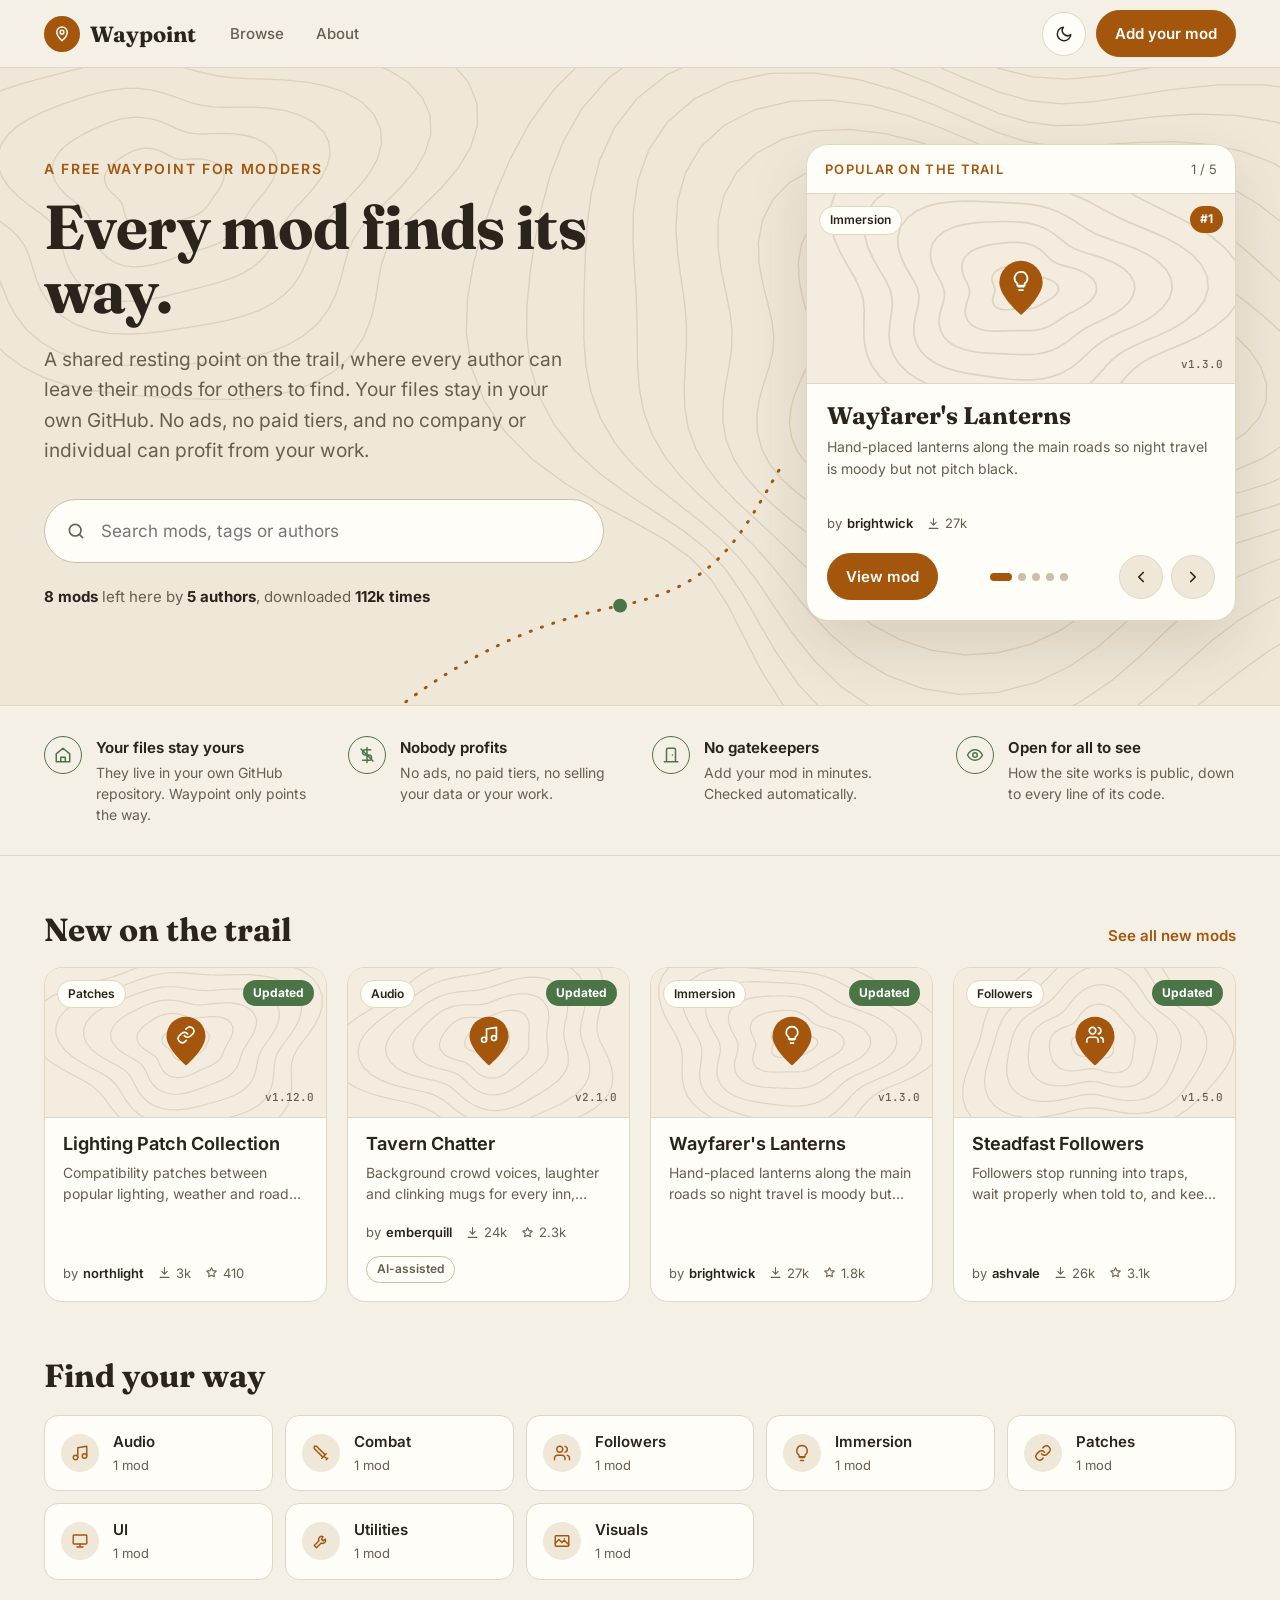
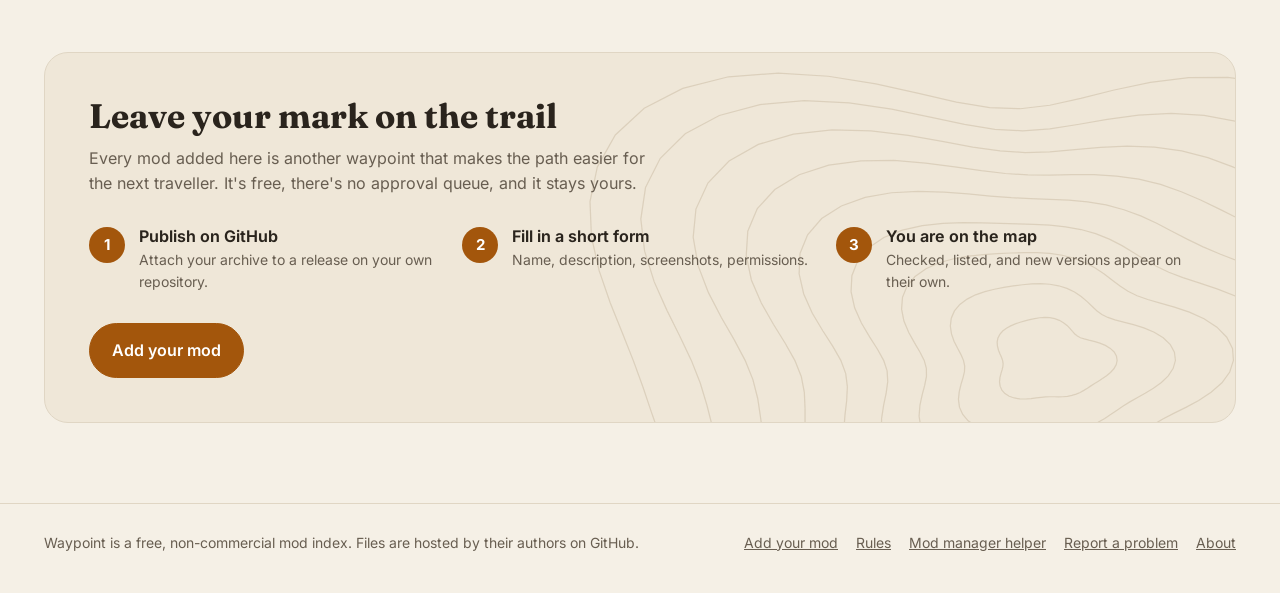
==== index.html @ 5fb6118a "Headline: Every mod finds its way." ====
<!doctype html>
<html lang="en">
<head>
  <meta charset="utf-8">
  <meta name="viewport" content="width=device-width, initial-scale=1">
  <title>Waypoint</title>
  <meta name="description" content="A free, non-commercial waypoint for Skyrim mods. Authors keep their files in their own GitHub; nobody profits from their work.">
  <link rel="icon" href="assets/favicon.svg" type="image/svg+xml">
  <link rel="preload" href="assets/fonts/fraunces.woff2" as="font" type="font/woff2" crossorigin>
  <link rel="stylesheet" href="assets/style.css">
</head>
<body data-page="home">
  <header id="site-header" class="site-header"></header>
  <main>
    <section class="hero topo-bg" data-topo="hero">
      <div class="wrap hero-inner">
        <div class="hero-text">
          <p class="eyebrow">A free waypoint for modders</p>
          <h1>Every mod finds its way.</h1>
          <p class="lead">A shared resting point on the trail, where every author can leave their mods for others to find. Your files stay in your own GitHub. No ads, no paid tiers, and no company or individual can profit from your work.</p>
          <form class="search" action="browse.html" role="search">
            <svg class="ico-lg" width="20" height="20" viewBox="0 0 24 24" fill="none" stroke="currentColor" stroke-width="2" stroke-linecap="round" aria-hidden="true"><circle cx="11" cy="11" r="7"/><path d="m20 20-3.5-3.5"/></svg>
            <input class="input input-lg" name="q" type="search" placeholder="Search mods, tags or authors" aria-label="Search mods, tags or authors">
          </form>
          <p class="hero-stats" id="hero-stats"></p>
        </div>
        <section class="slider" id="slider" aria-roledescription="carousel" aria-label="Popular on the trail" data-needs-mods>
          <div class="slider-head"><span>Popular on the trail</span><span id="slide-count"></span></div>
          <div id="slide" aria-live="off"></div>
          <div class="slider-ctrl" id="slider-ctrl">
            <a class="btn btn-primary" id="slide-link" href="browse.html">View mod</a>
            <div class="dots" id="dots"></div>
            <div class="arrows">
              <button class="icon-btn" type="button" id="slide-prev" aria-label="Previous popular mod"><svg width="18" height="18" viewBox="0 0 24 24" fill="none" stroke="currentColor" stroke-width="2.2" stroke-linecap="round" stroke-linejoin="round" aria-hidden="true"><path d="m15 18-6-6 6-6"/></svg></button>
              <button class="icon-btn" type="button" id="slide-next" aria-label="Next popular mod"><svg width="18" height="18" viewBox="0 0 24 24" fill="none" stroke="currentColor" stroke-width="2.2" stroke-linecap="round" stroke-linejoin="round" aria-hidden="true"><path d="m9 18 6-6-6-6"/></svg></button>
            </div>
          </div>
        </section>
      </div>
    </section>

    <section class="principles" aria-label="What Waypoint stands for">
      <div class="wrap">
        <div class="principle"><span><svg width="18" height="18" viewBox="0 0 24 24" fill="none" stroke="currentColor" stroke-width="2" stroke-linecap="round" stroke-linejoin="round" aria-hidden="true"><path d="M3 10.5 12 3l9 7.5V21H3zM9 21v-6h6v6"/></svg></span><div><b>Your files stay yours</b><small>They live in your own GitHub repository. Waypoint only points the way.</small></div></div>
        <div class="principle"><span><svg width="18" height="18" viewBox="0 0 24 24" fill="none" stroke="currentColor" stroke-width="2" stroke-linecap="round" stroke-linejoin="round" aria-hidden="true"><path d="M12 2v20M17 5H9.5a3.5 3.5 0 0 0 0 7h5a3.5 3.5 0 0 1 0 7H6M4 4l16 16"/></svg></span><div><b>Nobody profits</b><small>No ads, no paid tiers, no selling your data or your work.</small></div></div>
        <div class="principle"><span><svg width="18" height="18" viewBox="0 0 24 24" fill="none" stroke="currentColor" stroke-width="2" stroke-linecap="round" stroke-linejoin="round" aria-hidden="true"><path d="M3 21h18M6 21V5a2 2 0 0 1 2-2h8a2 2 0 0 1 2 2v16M14 12h.01"/></svg></span><div><b>No gatekeepers</b><small>Add your mod in minutes. Checked automatically.</small></div></div>
        <div class="principle"><span><svg width="18" height="18" viewBox="0 0 24 24" fill="none" stroke="currentColor" stroke-width="2" stroke-linecap="round" stroke-linejoin="round" aria-hidden="true"><path d="M2 12s3.6-7 10-7 10 7 10 7-3.6 7-10 7S2 12 2 12zM12 15a3 3 0 1 0 0-6 3 3 0 0 0 0 6z"/></svg></span><div><b>Open for all to see</b><small>How the site works is public, down to every line of its code.</small></div></div>
      </div>
    </section>

    <section class="section" id="no-mods" hidden>
      <div class="wrap">
        <div class="empty">No mods on the trail yet. Be the first: <a href="add.html">add your mod</a>.</div>
      </div>
    </section>

    <section class="section" data-needs-mods>
      <div class="wrap">
        <div class="section-head"><h2>New on the trail</h2><a href="browse.html?sort=updated">See all new mods</a></div>
        <div class="grid" id="fresh"></div>
      </div>
    </section>

    <section class="section" data-needs-mods>
      <div class="wrap">
        <h2>Find your way</h2>
        <div class="cats" id="cats"></div>
      </div>
    </section>

    <section class="section">
      <div class="wrap">
        <div class="share topo-bg" data-topo="share">
          <h2>Leave your mark on the trail</h2>
          <p class="share-lead">Every mod added here is another waypoint that makes the path easier for the next traveller. It's free, there's no approval queue, and it stays yours.</p>
          <div class="steps">
            <div class="step"><span class="step-n">1</span><div><h3>Publish on GitHub</h3><p class="muted">Attach your archive to a release on your own repository.</p></div></div>
            <div class="step"><span class="step-n">2</span><div><h3>Fill in a short form</h3><p class="muted">Name, description, screenshots, permissions.</p></div></div>
            <div class="step"><span class="step-n">3</span><div><h3>You are on the map</h3><p class="muted">Checked, listed, and new versions appear on their own.</p></div></div>
          </div>
          <a class="btn btn-primary btn-lg" href="add.html">Add your mod</a>
        </div>
      </div>
    </section>
  </main>
  <footer id="site-footer" class="site-footer"></footer>
  <script src="data/site.js"></script>
  <script src="data/mods.js"></script>
  <script src="assets/app.js"></script>
</body>
</html>
---- assets/style.css ----
/* Waypoint: "trail map" look. Fonts are self-hosted (assets/fonts, SIL Open Font License). */
@font-face { font-family: "Fraunces"; src: url("fonts/fraunces.woff2") format("woff2"); font-weight: 600 700; font-display: swap; }
@font-face { font-family: "Inter"; src: url("fonts/inter.woff2") format("woff2"); font-weight: 400 700; font-display: swap; }
@font-face { font-family: "JetBrains Mono"; src: url("fonts/jetbrains-mono.woff2") format("woff2"); font-weight: 500; font-display: swap; }

/* Light: warm parchment, burnt-orange waypoint markers, moss for good news */
:root {
  --bg: #f5f0e6; --hero: #efe7d8; --surface: #fffdf8; --surface-2: #efe7d8; --cover: #f3ecdf;
  --border: #e0d6c4; --border-strong: #cdbfa6;
  --text: #2a241d; --muted: #685e51;
  --accent: #a3560c; --accent-strong: #84450a; --on-accent: #ffffff;
  --moss: #4c7547; --on-moss: #ffffff;
  --contour: rgba(120, 88, 45, .16); --dot-off: #cdbfa6; --shadow: rgba(80, 55, 20, .14);
  --good: #2f6f35; --warn: #b42318; --warn-bg: #fdecea;
  --radius: 18px; --maxw: 1240px;
  --serif: "Fraunces", Georgia, serif;
  --sans: "Inter", system-ui, -apple-system, "Segoe UI", Roboto, sans-serif;
  --mono: "JetBrains Mono", ui-monospace, Consolas, monospace;
  color-scheme: light;
}
/* Dark: night on the trail */
@media (prefers-color-scheme: dark) {
  :root:not([data-theme="light"]) {
    --bg: #121417; --hero: #16191d; --surface: #1b1f24; --surface-2: #252a31; --cover: #181c21;
    --border: #2a3038; --border-strong: #3a424d;
    --text: #ece6dc; --muted: #a8a093;
    --accent: #e8a54b; --accent-strong: #f3c27f; --on-accent: #1d1305;
    --moss: #93b98d; --on-moss: #112010;
    --contour: rgba(232, 190, 130, .12); --dot-off: #3a424d; --shadow: rgba(0, 0, 0, .35);
    --good: #93b98d; --warn: #ff8a7a; --warn-bg: #3b1e22;
    color-scheme: dark;
  }
}
:root[data-theme="dark"] {
  --bg: #121417; --hero: #16191d; --surface: #1b1f24; --surface-2: #252a31; --cover: #181c21;
  --border: #2a3038; --border-strong: #3a424d;
  --text: #ece6dc; --muted: #a8a093;
  --accent: #e8a54b; --accent-strong: #f3c27f; --on-accent: #1d1305;
  --moss: #93b98d; --on-moss: #112010;
  --contour: rgba(232, 190, 130, .12); --dot-off: #3a424d; --shadow: rgba(0, 0, 0, .35);
  --good: #93b98d; --warn: #ff8a7a; --warn-bg: #3b1e22;
  color-scheme: dark;
}

* { box-sizing: border-box; }
html { -webkit-text-size-adjust: 100%; }
body {
  margin: 0; background: var(--bg); color: var(--text);
  font: 15px/1.55 var(--sans);
  min-height: 100vh; display: flex; flex-direction: column;
}
main { flex: 1; }
a { color: var(--accent); }
a:hover { color: var(--accent-strong); }
h1, h2, h3 { line-height: 1.15; }
h1, h2 { font-family: var(--serif); font-weight: 700; }
.wrap { max-width: var(--maxw); margin: 0 auto; padding: 0 24px; }
.muted { color: var(--muted); }
.mono { font-family: var(--mono); }
:focus-visible { outline: 2px solid var(--accent); outline-offset: 2px; }

/* Topographic backgrounds: app.js draws contour lines into a .topo layer */
.topo-bg { position: relative; overflow: hidden; background-color: var(--hero); }
.topo { position: absolute; inset: 0; width: 100%; height: 100%; pointer-events: none; }
.topo-bg > :not(.topo) { position: relative; }

/* Header */
.site-header { background: var(--bg); border-bottom: 1px solid var(--border); position: sticky; top: 0; z-index: 10; }
.hdr { display: flex; align-items: center; gap: 12px 20px; min-height: 64px; flex-wrap: wrap; padding-top: 10px; padding-bottom: 10px; }
.logo { display: flex; align-items: center; gap: 10px; font-family: var(--serif); font-weight: 700; font-size: 22px; color: var(--text); text-decoration: none; }
.logo:hover { color: var(--text); }
.logo-mark { width: 36px; height: 36px; border-radius: 50%; background: var(--accent); color: var(--on-accent); display: grid; place-items: center; }
.nav { display: flex; gap: 4px; flex-wrap: wrap; }
.nav a { color: var(--muted); text-decoration: none; padding: 8px 14px; border-radius: 999px; font-weight: 500; }
.nav a:hover { background: var(--surface-2); color: var(--text); }
.nav a.active { background: var(--surface-2); color: var(--text); }
.hdr-tools { margin-left: auto; display: flex; align-items: center; gap: 10px; flex: 1 1 300px; justify-content: flex-end; }
.hdr-search { flex: 0 1 300px; }
.icon-btn { background: var(--surface); border: 1px solid var(--border); color: var(--text); width: 44px; height: 44px; border-radius: 50%; display: grid; place-items: center; cursor: pointer; flex: none; }
.icon-btn:hover { background: var(--surface-2); }
@media (max-width: 760px) {
  .hdr { gap: 10px 12px; }
  .hdr-tools { flex: 0 0 auto; }
  .hdr-tools:has(.hdr-search) { flex: 1 1 100%; }
  .hdr-search { flex: 1 1 auto; }
  .hdr-tools .hdr-add { display: none; }
}
@media (max-width: 480px) {
  .wrap { padding: 0 16px; }
  .logo { font-size: 20px; gap: 8px; }
  .nav a { padding: 8px; }
}

/* Inputs and buttons */
.input { width: 100%; padding: 10px 14px; border: 1px solid var(--border); border-radius: 999px; background: var(--surface); color: var(--text); font: inherit; }
.input:focus { outline: 2px solid var(--accent); outline-offset: -1px; border-color: transparent; }
.search { position: relative; display: block; }
.search > svg { position: absolute; left: 14px; top: 50%; transform: translateY(-50%); color: var(--muted); pointer-events: none; }
.search .input { padding-left: 40px; }
.input-lg { padding: 18px 22px 18px 56px !important; font-size: 17px; border-radius: 999px; border-color: var(--border-strong); }
.search > .ico-lg { left: 22px; }
.btn { display: inline-flex; align-items: center; justify-content: center; gap: 8px; padding: 11px 18px; border-radius: 999px; font: inherit; font-weight: 600; text-decoration: none; border: 1px solid var(--border-strong); background: var(--surface); color: var(--text); cursor: pointer; }
.btn:hover { background: var(--surface-2); color: var(--text); }
.btn-primary { background: var(--accent); border-color: var(--accent); color: var(--on-accent); }
.btn-primary:hover { background: var(--accent-strong); border-color: var(--accent-strong); color: var(--on-accent); }
.btn-lg { padding: 14px 22px; font-size: 16px; }
.btn-sm { padding: 6px 12px; font-size: 14px; }
.btn-row { display: flex; gap: 10px; flex-wrap: wrap; }
.btn-disabled, .btn-disabled:hover { opacity: .45; pointer-events: none; cursor: not-allowed; }

/* Home hero: text on the left, the "Popular on the trail" slider on the right */
.hero { border-bottom: 1px solid var(--border); }
.hero-inner { display: flex; flex-wrap: wrap; gap: 48px; align-items: center; padding-top: 76px; padding-bottom: 84px; }
.hero-text { flex: 1 1 520px; min-width: 0; }
.eyebrow { margin: 0 0 16px; font-size: 14px; font-weight: 600; letter-spacing: .12em; color: var(--accent); text-transform: uppercase; }
.hero h1 { font-size: clamp(38px, 5.2vw, 62px); line-height: 1.03; letter-spacing: -0.01em; margin: 0; max-width: 640px; }
.hero p.lead { color: var(--muted); font-size: 19px; line-height: 1.6; max-width: 540px; margin: 22px 0 0; }
.hero .search { max-width: 560px; margin-top: 32px; }
.hero-stats { margin: 22px 0 0; color: var(--muted); font-size: 15px; }
.hero-stats b { color: var(--text); }
@media (max-width: 600px) {
  .hero-inner { padding-top: 38px; padding-bottom: 44px; gap: 26px; }
  .hero p.lead { font-size: 16px; }
  .hero .search { margin-top: 22px; }
}

/* Popular slider */
.slider { flex: 0 1 430px; min-width: 0; width: 100%; background: var(--surface); border: 1px solid var(--border); border-radius: 22px; overflow: hidden; box-shadow: 0 24px 60px var(--shadow); }
.slider-head { display: flex; justify-content: space-between; align-items: center; padding: 14px 18px; border-bottom: 1px solid var(--border); }
.slider-head span:first-child { font-size: 13px; font-weight: 600; letter-spacing: .1em; text-transform: uppercase; color: var(--accent); }
.slider-head span:last-child { color: var(--muted); font-size: 13px; }
.slide { display: block; text-decoration: none; color: var(--text); }
.slide:hover { color: var(--text); }
.slide .cover { height: 190px; border-bottom: 1px solid var(--border); }
.slide-body { padding: 18px 20px 4px; }
.slide-body h3 { margin: 0 0 6px; font-family: var(--serif); font-size: 24px; font-weight: 700; }
.slide-body p { margin: 0; color: var(--muted); font-size: 14px; line-height: 1.55; min-height: 4.65em; display: -webkit-box; -webkit-line-clamp: 3; -webkit-box-orient: vertical; overflow: hidden; }
.slide-body .meta { padding-top: 12px; }
.rank { position: absolute; right: 12px; top: 12px; z-index: 2; background: var(--accent); color: var(--on-accent); font-size: 12px; font-weight: 700; padding: 4px 10px; border-radius: 999px; }
.slider-ctrl { display: flex; align-items: center; justify-content: space-between; gap: 12px; padding: 16px 20px 20px; }
.slider-ctrl .btn { white-space: nowrap; }
.dots[hidden], .arrows[hidden] { display: none; }
.dots { display: flex; align-items: center; gap: 6px; }
.dot { width: 8px; height: 8px; padding: 0; border: 0; border-radius: 999px; background: var(--dot-off); cursor: pointer; transition: width .2s, background .2s; position: relative; }
.dot::after { content: ""; position: absolute; inset: -12px -4px; } /* bigger tap area */
.dot[aria-current="true"] { width: 22px; background: var(--accent); }
.arrows { display: flex; gap: 8px; }
.arrows .icon-btn { background: var(--surface-2); }
@media (max-width: 600px) {
  .slider { flex-basis: 100%; border-radius: 20px; box-shadow: 0 18px 40px var(--shadow); }
  .slide .cover { height: 150px; }
  .slide-body h3 { font-size: 21px; }
  .slider-ctrl { flex-wrap: wrap; padding: 14px 16px 16px; }
  #slide-link { order: 1; flex-basis: 100%; }
}
@media (prefers-reduced-motion: reduce) { .dot { transition: none; } }

/* Principles strip */
.principles { border-bottom: 1px solid var(--border); }
.principles .wrap { display: grid; grid-template-columns: repeat(auto-fit, minmax(230px, 1fr)); gap: 24px; padding-top: 30px; padding-bottom: 30px; }
.principle { display: flex; gap: 14px; align-items: flex-start; }
.principle > span { width: 38px; height: 38px; border-radius: 50%; border: 1.5px solid var(--moss); color: var(--moss); display: grid; place-items: center; flex: none; }
.principle b { display: block; font-weight: 650; font-size: 15px; margin-bottom: 2px; }
.principle small { display: block; color: var(--muted); font-size: 14px; line-height: 1.5; }
@media (max-width: 600px) { .principles .wrap { gap: 16px; padding-top: 22px; padding-bottom: 22px; } }

.section { padding: 56px 0 0; }
.section-head { display: flex; justify-content: space-between; align-items: baseline; gap: 12px; margin-bottom: 18px; }
.section-head h2, .section > .wrap > h2 { font-size: 32px; margin: 0 0 20px; }
@media (max-width: 600px) { .section { padding-top: 40px; } .section-head h2, .section > .wrap > h2 { font-size: 25px; } }
.section-head h2 { margin: 0; }
.section-head a { font-size: 15px; font-weight: 600; text-decoration: none; }

/* Cards */
.grid { display: grid; grid-template-columns: repeat(auto-fill, minmax(270px, 1fr)); gap: 20px; }
.card { background: var(--surface); border: 1px solid var(--border); border-radius: var(--radius); overflow: hidden; text-decoration: none; color: inherit; display: flex; flex-direction: column; transition: transform .15s, border-color .15s; }
.card:hover { border-color: var(--accent); transform: translateY(-2px); color: inherit; }
.card-media { position: relative; }
.card .cover { height: 150px; border-bottom: 1px solid var(--border); }
.card-body { padding: 16px 18px 18px; display: flex; flex-direction: column; gap: 8px; flex: 1; }
.card h3 { margin: 0; font-size: 18px; font-weight: 650; }
.card-sum { margin: 0; color: var(--muted); font-size: 14px; line-height: 1.5; display: -webkit-box; -webkit-line-clamp: 2; -webkit-box-orient: vertical; overflow: hidden; }
.meta { display: flex; gap: 14px; flex-wrap: wrap; color: var(--muted); font-size: 13px; margin-top: auto; padding-top: 10px; }
.meta span { display: inline-flex; align-items: center; gap: 5px; }
.meta strong { color: var(--text); font-weight: 600; }
.kicker { font-size: 12px; font-weight: 600; color: var(--text); background: var(--surface-2); padding: 4px 11px; border-radius: 999px; }

/* Covers: a screenshot when there is one, otherwise a contour map with the category's waypoint pin */
.cover { position: relative; overflow: hidden; display: grid; place-items: center; background: var(--cover); }
.cover img { position: absolute; inset: 0; width: 100%; height: 100%; object-fit: cover; z-index: 1; }
.pin { position: relative; width: 52px; height: 60px; color: var(--accent); }
.pin > svg { position: absolute; inset: 0; width: 100%; height: 100%; }
.pin > svg + svg { inset: 11px 15px auto; width: 22px; height: 22px; color: var(--on-accent); }
.card .cover .pin { transform: scale(.9); }
@media (max-width: 760px) { .hero .trail { display: none; } }
.cover-tag { position: absolute; left: 12px; top: 12px; font-size: 12px; font-weight: 600; color: var(--text); background: var(--surface); border: 1px solid var(--border); padding: 4px 10px; border-radius: 999px; z-index: 2; }
.cover-badge { position: absolute; right: 12px; top: 12px; z-index: 2; background: var(--moss); color: var(--on-moss); font-size: 12px; font-weight: 700; padding: 4px 10px; border-radius: 999px; }
.cover-ver { position: absolute; right: 12px; bottom: 10px; font-family: var(--mono); font-size: 11px; color: var(--muted); z-index: 2; }
.cover img ~ .cover-ver { color: #fff; text-shadow: 0 1px 3px rgba(0, 0, 0, .7); }
.card-media:has(.warn-pill) .cover-badge { display: none; }

/* Categories */
.cats { display: grid; grid-template-columns: repeat(auto-fill, minmax(220px, 1fr)); gap: 12px; }
.cat { display: flex; align-items: center; gap: 14px; padding: 14px 16px; background: var(--surface); border: 1px solid var(--border); border-radius: 14px; text-decoration: none; color: var(--text); }
.cat:hover { border-color: var(--accent); color: var(--text); }
.cat-icon { width: 38px; height: 38px; border-radius: 50%; background: var(--surface-2); color: var(--accent); display: grid; place-items: center; flex: none; }
.cat b { display: block; font-size: 15px; font-weight: 600; }
.cat small { color: var(--muted); font-size: 13px; }

/* Share panel */
.share { border: 1px solid var(--border); border-radius: 24px; padding: 44px; margin-top: 16px; }
.share h2 { font-size: 34px; margin: 0 0 10px; }
.share-lead { margin: 0 0 30px; color: var(--muted); font-size: 16px; line-height: 1.6; max-width: 560px; }
.steps { display: grid; grid-template-columns: repeat(auto-fit, minmax(220px, 1fr)); gap: 18px; margin-bottom: 30px; }
.step { display: flex; gap: 14px; align-items: flex-start; }
.step-n { width: 36px; height: 36px; border-radius: 50%; background: var(--accent); color: var(--on-accent); font-weight: 700; display: grid; place-items: center; flex: none; }
.step h3 { margin: 0 0 4px; font-size: 16px; font-weight: 650; }
.step p { margin: 0; font-size: 14px; line-height: 1.55; }
@media (max-width: 600px) { .share { padding: 24px; border-radius: 20px; } .share h2 { font-size: 24px; } .share .btn-lg { display: flex; } }

.chips { display: flex; flex-wrap: wrap; gap: 8px; }
.tag { font-size: 13px; padding: 4px 11px; border-radius: 999px; border: 1px solid var(--border); color: var(--muted); text-decoration: none; }
.tag:hover { color: var(--text); border-color: var(--border-strong); }
.empty { grid-column: 1 / -1; padding: 44px; text-align: center; color: var(--muted); border: 1px dashed var(--border-strong); border-radius: var(--radius); }

/* Browse */
.browse { display: grid; grid-template-columns: 230px minmax(0, 1fr); gap: 32px; padding-top: 36px; padding-bottom: 20px; }
.page-title { font-size: 34px; margin: 0 0 18px; }
.filters .group { margin-bottom: 24px; }
.filters h4 { margin: 0 0 8px; font-weight: 600; font-size: 12px; letter-spacing: .08em; text-transform: uppercase; color: var(--muted); }
.filters label { display: flex; justify-content: space-between; gap: 8px; padding: 7px 12px; border-radius: 999px; cursor: pointer; font-size: 14px; }
.filters label:hover { background: var(--surface-2); }
.filters label small { color: var(--muted); }
.filters label.on { background: var(--surface-2); color: var(--accent); font-weight: 600; }
.filters label:focus-within { outline: 2px solid var(--accent); }
.filters input { position: absolute; opacity: 0; pointer-events: none; }
.toolbar { display: flex; gap: 12px; align-items: center; flex-wrap: wrap; margin-bottom: 18px; }
.toolbar .search { flex: 1 1 240px; }
.sort { display: flex; align-items: center; gap: 8px; color: var(--muted); font-size: 14px; }
.sort .input { width: auto; }
.count { color: var(--muted); font-size: 14px; }
@media (max-width: 820px) {
  .browse { grid-template-columns: 1fr; gap: 8px; }
  .filters .opts { display: flex; flex-wrap: wrap; gap: 6px; }
  .filters label { border: 1px solid var(--border); border-radius: 999px; padding: 6px 12px; }
  .filters .group { margin-bottom: 12px; }
}

/* Mod page */
.banner { position: relative; height: 270px; overflow: hidden; border-bottom: 1px solid var(--border); background: var(--hero); }
.banner > svg { position: absolute; inset: 0; width: 100%; height: 100%; }
/* With a cover screenshot: the picture fills the banner and fades into the page at the bottom. */
.banner.has-img { height: 340px; }
.banner img { position: absolute; inset: 0; width: 100%; height: 100%; object-fit: cover; }
.banner.has-img::after { content: ""; position: absolute; inset: 0; background: linear-gradient(to bottom, transparent 45%, var(--bg)); pointer-events: none; }
@media (max-width: 560px) { .banner { height: 200px; } .banner.has-img { height: 220px; } }
.mod-layout { display: flex; flex-wrap: wrap; gap: 28px; align-items: flex-start; margin-top: -110px; position: relative; padding-bottom: 20px; }
.mod-main { flex: 999 1 560px; min-width: 0; }
.mod-side { flex: 1 1 340px; min-width: 0; }
.mod-head { background: var(--surface); border: 1px solid var(--border); border-radius: 22px; padding: 30px; }
.mod-title { font-size: clamp(32px, 4vw, 46px); margin: 14px 0 6px; line-height: 1.08; }
.byline { color: var(--muted); }
.byline strong { color: var(--text); }
.byline a { text-decoration: none; }
.mod-head .lead { color: var(--muted); font-size: 18px; line-height: 1.55; margin: 18px 0 0; }
.statrow { display: flex; gap: 12px 28px; flex-wrap: wrap; margin-top: 22px; padding-top: 20px; border-top: 1px dashed var(--border); color: var(--muted); font-size: 13px; }
.statrow b { display: block; color: var(--text); font-family: var(--serif); font-weight: 700; font-size: 24px; line-height: 1.2; }
@media (max-width: 560px) {
  .mod-layout { margin-top: -70px; }
  .mod-head { padding: 22px; }
  .statrow { display: grid; grid-template-columns: repeat(2, minmax(0, 1fr)); }
}
.gallery { display: grid; grid-template-columns: repeat(auto-fill, minmax(150px, 1fr)); gap: 12px; margin-top: 18px; }
.thumb { padding: 0; border: 1px solid var(--border); border-radius: 14px; overflow: hidden; background: var(--surface-2); cursor: zoom-in; aspect-ratio: 16 / 9; }
.thumb img { width: 100%; height: 100%; object-fit: cover; display: block; transition: transform .2s; }
.thumb:hover img { transform: scale(1.04); }
.viewer { border: 0; padding: 0; background: transparent; max-width: 100vw; max-height: 100vh; width: 100vw; height: 100vh; }
.viewer::backdrop { background: rgba(10, 9, 7, .9); }
.viewer[open] { display: grid; place-items: center; }
.viewer img { max-width: calc(100vw - 32px); max-height: calc(100vh - 96px); object-fit: contain; border-radius: 6px; }
.v-btn { position: fixed; background: rgba(0, 0, 0, .55); color: #fff; border: 0; border-radius: 50%; width: 44px; height: 44px; font-size: 28px; line-height: 1; cursor: pointer; display: grid; place-items: center; }
.v-btn:hover { background: rgba(0, 0, 0, .8); }
.v-btn[hidden], .v-count[hidden] { display: none; }
.v-prev { left: 16px; top: 50%; transform: translateY(-50%); }
.v-next { right: 16px; top: 50%; transform: translateY(-50%); }
.v-close { right: 16px; top: 16px; }
.v-count { position: fixed; bottom: 18px; left: 50%; transform: translateX(-50%); color: #fff; font-size: 14px; background: rgba(0, 0, 0, .55); padding: 4px 12px; border-radius: 999px; }
.tabs { display: flex; gap: 6px; margin-top: 26px; flex-wrap: wrap; }
.tab { background: var(--surface); border: 1px solid var(--border); padding: 9px 16px; border-radius: 999px; color: var(--muted); font: inherit; font-size: 15px; font-weight: 600; cursor: pointer; white-space: nowrap; }
.tab:hover { color: var(--text); }
.tab[aria-selected="true"] { color: var(--on-accent); background: var(--accent); border-color: var(--accent); }
.tab[aria-selected="true"] small { color: inherit; }
.tab small { color: var(--muted); font-weight: 500; margin-left: 6px; }
.panel { padding: 24px 2px 0; }
.prose { font-size: 16px; line-height: 1.7; }
.prose h3 { font-family: var(--serif); font-size: 22px; margin: 24px 0 8px; }
.prose p { margin: 0 0 14px; }
.prose ul, .prose ol { padding-left: 22px; margin: 0 0 14px; }
.prose li { margin-bottom: 4px; }
.prose code { font-family: var(--mono); background: var(--surface-2); padding: 1px 6px; border-radius: 5px; font-size: 13px; }
.release { background: var(--surface); border: 1px solid var(--border); border-radius: var(--radius); padding: 16px 18px; margin-bottom: 14px; }
.release-head { display: flex; gap: 10px; align-items: center; flex-wrap: wrap; margin-bottom: 6px; }
.release-head h3 { margin: 0; font-family: var(--mono); font-weight: 500; font-size: 17px; }
.badge { font-size: 12px; font-weight: 700; padding: 3px 10px; border-radius: 999px; background: var(--moss); color: var(--on-moss); }
.asset { display: flex; justify-content: space-between; align-items: center; gap: 12px; padding: 12px 0 4px; border-top: 1px dashed var(--border); margin-top: 8px; flex-wrap: wrap; }
.asset-name { font-family: var(--mono); font-size: 14px; word-break: break-all; }
.asset-meta { font-size: 13px; color: var(--muted); display: flex; gap: 14px; flex-wrap: wrap; margin-top: 4px; }
.asset-meta span { display: inline-flex; align-items: center; gap: 4px; }
.asset-actions { display: flex; gap: 6px; flex-wrap: wrap; }
.hash { font-family: var(--mono); font-size: 12px; }
.cl { padding: 4px 0 14px; border-bottom: 1px dashed var(--border); margin-bottom: 16px; }
.cl h3 { font-family: var(--mono); font-weight: 500; font-size: 16px; margin: 0 0 8px; }
.cl h3 span { font-family: var(--sans); font-size: 14px; margin-left: 8px; }
.side-card { background: var(--surface); border: 1px solid var(--border); border-radius: 18px; padding: 20px 22px; margin-bottom: 16px; }
.side-card h4 { margin: 0 0 12px; font-weight: 600; font-size: 12px; letter-spacing: .08em; text-transform: uppercase; color: var(--muted); }
.dl-box { display: flex; flex-direction: column; gap: 12px; }
.dl-box .btn-lg { font-weight: 700; }
.dl-sep { border-top: 1px dashed var(--border); padding-top: 12px; display: flex; flex-direction: column; gap: 8px; }
.dl-note { font-size: 13px; color: var(--muted); display: flex; align-items: center; gap: 6px; overflow-wrap: anywhere; }
.dl-note.center { justify-content: center; text-align: center; }
.dl-note.file { font-family: var(--mono); font-size: 12px; }
.dl-note.good { color: var(--good); font-weight: 600; align-items: flex-start; }
.dl-note.warn-text { color: var(--warn); align-items: flex-start; }
.dl-note > svg { flex: none; }
.facts { display: grid; grid-template-columns: auto 1fr; gap: 10px 16px; margin: 0; font-size: 14px; }
.facts dt { color: var(--muted); }
.facts dd { margin: 0; }
.reqs { margin: 0; padding-left: 18px; font-size: 14px; }
.reqs li { margin-bottom: 4px; }
.install-tip summary { cursor: pointer; font-weight: 600; font-size: 15px; }
.install-tip p { font-size: 13px; color: var(--muted); line-height: 1.6; margin: 10px 0 0; }
.install-tip p strong { color: var(--text); }
.report { font-size: 13px; color: var(--muted); }

/* AI disclosure and permissions */
.head-tags { display: flex; gap: 8px; flex-wrap: wrap; align-items: center; }
.ai-tag { display: inline-flex; align-items: center; font-size: 12px; font-weight: 600; padding: 3px 10px; border-radius: 999px; border: 1px solid var(--border-strong); color: var(--muted); white-space: nowrap; }
.ai-tag.ai-generated { color: var(--accent); border-color: var(--accent); }
.ai-tag.ai-none { color: var(--good); border-color: var(--good); }
.mod-head .ai-tag { padding: 4px 11px; }
.panel-h { font-family: var(--serif); font-size: 22px; margin: 26px 0 12px; }
.panel-h:first-child { margin-top: 0; }
.perms { border: 1px solid var(--border); border-radius: var(--radius); overflow: hidden; background: var(--surface); }
.perm { display: flex; align-items: center; gap: 14px; padding: 14px 18px; border-top: 1px solid var(--border); }
.perm:first-child { border-top: 0; }
.perm-what { flex: 1; min-width: 0; display: flex; flex-direction: column; }
.perm-what b { font-weight: 600; }
.perm-what small { color: var(--muted); font-size: 13px; }
.perm-icon { width: 34px; height: 34px; border-radius: 50%; display: grid; place-items: center; flex: none; border: 1px solid currentColor; }
.perm-ans { font-weight: 600; font-size: 14px; text-align: right; }
.perm-yes { color: var(--good); }
.perm-no { color: var(--warn); }
.perm-ask, .perm-unset { color: var(--accent); }
@media (max-width: 560px) { .perm { flex-wrap: wrap; } .perm-ans { flex-basis: 100%; text-align: left; padding-left: 48px; } }
.ai-box { display: flex; gap: 14px; align-items: flex-start; background: var(--surface); border: 1px solid var(--border); border-radius: var(--radius); padding: 16px 18px; }
.ai-box p { margin: 0; }
.small { font-size: 13px; margin-top: 18px; }

/* Text pages */
.page { max-width: 780px; padding: 48px 24px 20px; margin: 0 auto; }
.page h1 { font-size: clamp(32px, 4.5vw, 44px); margin: 0 0 14px; }
.page h2 { font-size: 24px; margin: 38px 0 12px; }
[id] { scroll-margin-top: 90px; }
.page .lead { color: var(--muted); font-size: 18px; }
.notice { background: var(--surface); border: 1px solid var(--border); border-radius: 14px; padding: 14px 16px; color: var(--muted); font-size: 14px; }
.notice strong { color: var(--text); }
#live-note .notice { margin-top: 16px; }
.page .notice { margin: 18px 0; }
.notice-warn { border-color: var(--warn); border-left-width: 3px; background: var(--warn-bg); color: var(--text); }
.notice-warn strong { color: var(--warn); }
.scan-warn { display: flex; gap: 10px; align-items: flex-start; margin-top: 18px; }
.scan-warn > svg { color: var(--warn); flex: none; margin-top: 2px; }
.warn-pill { position: absolute; top: 10px; right: 10px; z-index: 2; display: inline-flex; align-items: center; gap: 5px;
  padding: 3px 9px; border-radius: 999px; background: #b42318; color: #fff; font-size: 12px; font-weight: 700;
  box-shadow: 0 1px 4px rgba(0, 0, 0, .35); }
.warn-text { color: var(--warn); font-weight: 600; display: inline-flex; align-items: center; gap: 4px; }
.cta { margin: 20px 0; }
.rules li { margin-bottom: 6px; }
.faq dt { font-weight: 650; margin-top: 18px; }
.faq dd { margin: 4px 0 0; color: var(--muted); }

/* Footer */
.site-footer { border-top: 1px solid var(--border); margin-top: 80px; padding: 28px 0 40px; color: var(--muted); font-size: 14px; }
.ftr { display: flex; justify-content: space-between; gap: 16px 32px; flex-wrap: wrap; }
.ftr nav { display: flex; gap: 18px; flex-wrap: wrap; }
.site-footer a { color: var(--muted); }
.site-footer a:hover { color: var(--text); }
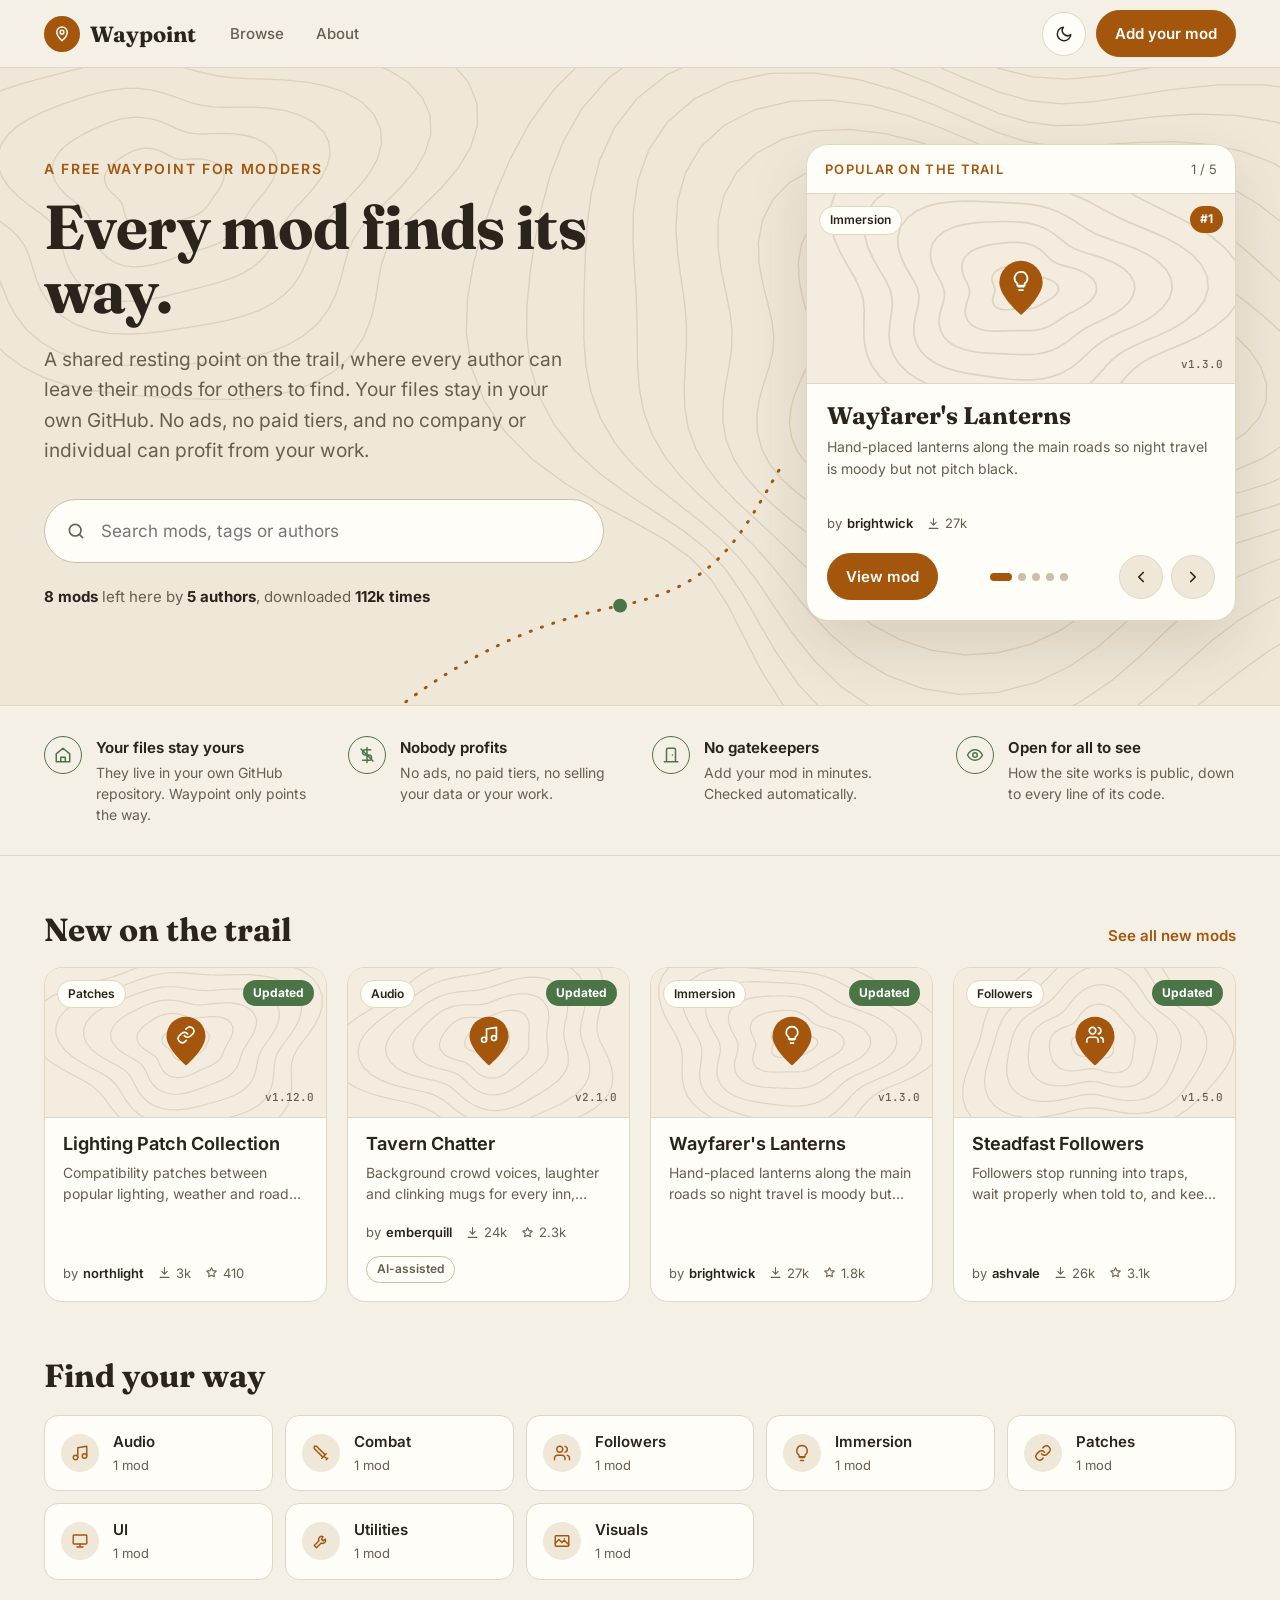
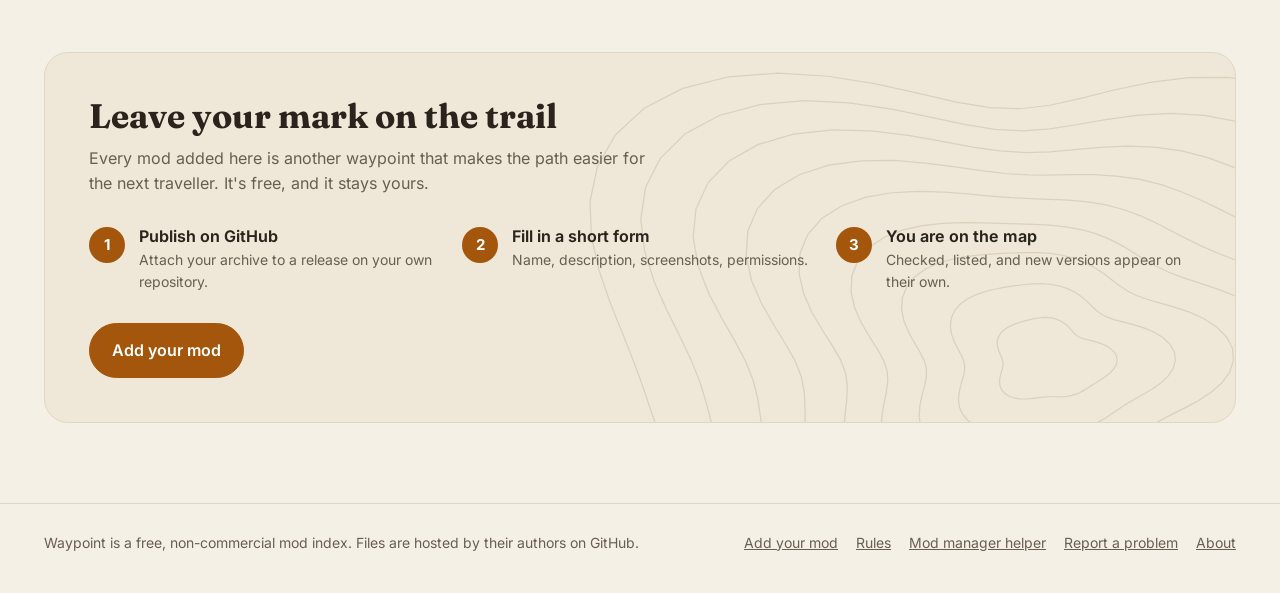
==== commit 98610a57: "Drop 'no approval queue' from the home page share panel" ====
--- a/index.html
+++ b/index.html
@@ -72,7 +72,7 @@
       <div class="wrap">
         <div class="share topo-bg" data-topo="share">
           <h2>Leave your mark on the trail</h2>
-          <p class="share-lead">Every mod added here is another waypoint that makes the path easier for the next traveller. It's free, there's no approval queue, and it stays yours.</p>
+          <p class="share-lead">Every mod added here is another waypoint that makes the path easier for the next traveller. It's free, and it stays yours.</p>
           <div class="steps">
             <div class="step"><span class="step-n">1</span><div><h3>Publish on GitHub</h3><p class="muted">Attach your archive to a release on your own repository.</p></div></div>
             <div class="step"><span class="step-n">2</span><div><h3>Fill in a short form</h3><p class="muted">Name, description, screenshots, permissions.</p></div></div>
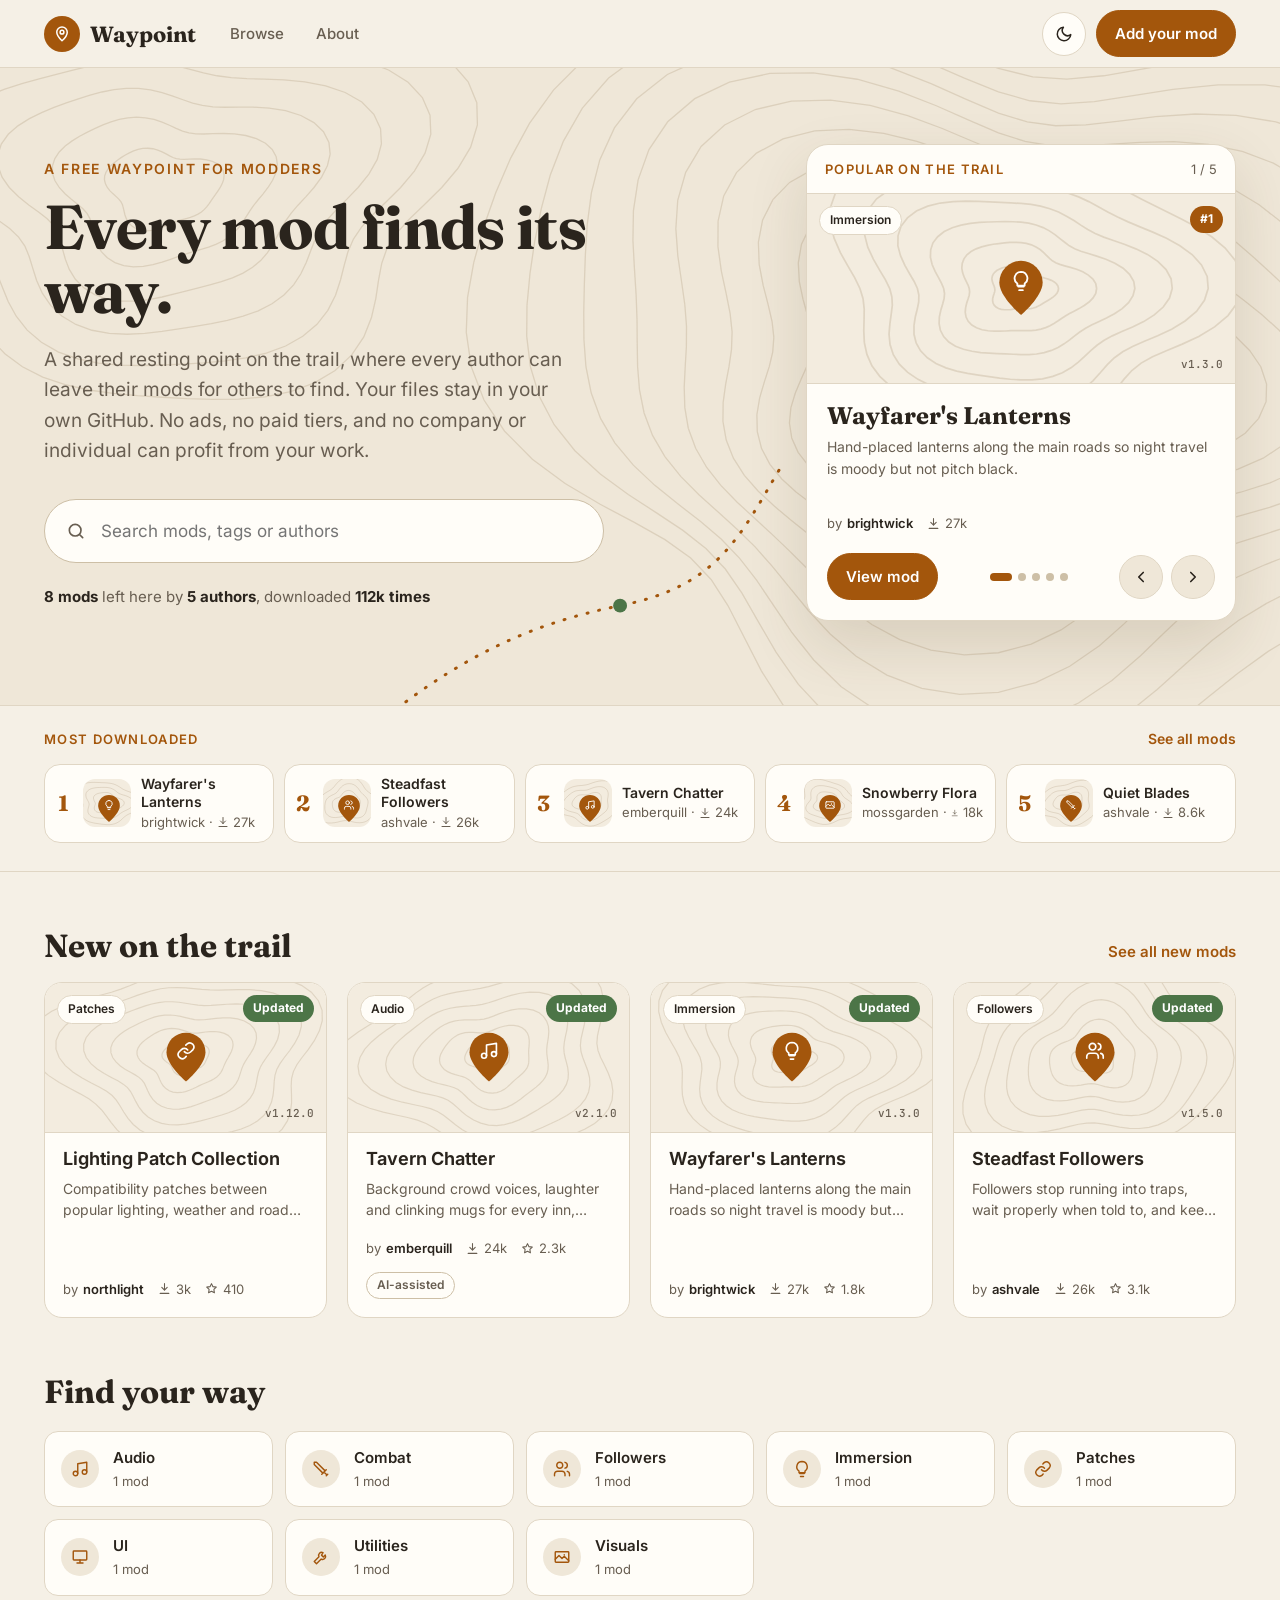
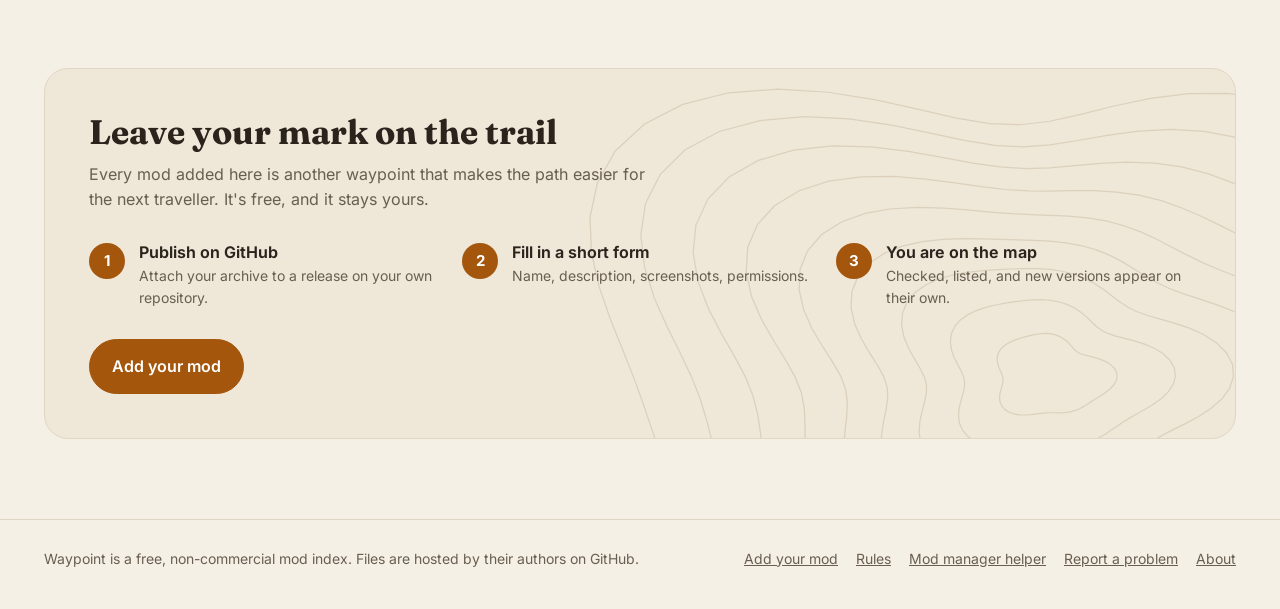
==== commit 944dee45: "Home: 'Most downloaded' row replaces the principles strip" ====
--- a/index.html
+++ b/index.html
@@ -39,12 +39,10 @@
       </div>
     </section>
 
-    <section class="principles" aria-label="What Waypoint stands for">
+    <section class="toprow" aria-labelledby="toprow-h" data-needs-mods>
       <div class="wrap">
-        <div class="principle"><span><svg width="18" height="18" viewBox="0 0 24 24" fill="none" stroke="currentColor" stroke-width="2" stroke-linecap="round" stroke-linejoin="round" aria-hidden="true"><path d="M3 10.5 12 3l9 7.5V21H3zM9 21v-6h6v6"/></svg></span><div><b>Your files stay yours</b><small>They live in your own GitHub repository. Waypoint only points the way.</small></div></div>
-        <div class="principle"><span><svg width="18" height="18" viewBox="0 0 24 24" fill="none" stroke="currentColor" stroke-width="2" stroke-linecap="round" stroke-linejoin="round" aria-hidden="true"><path d="M12 2v20M17 5H9.5a3.5 3.5 0 0 0 0 7h5a3.5 3.5 0 0 1 0 7H6M4 4l16 16"/></svg></span><div><b>Nobody profits</b><small>No ads, no paid tiers, no selling your data or your work.</small></div></div>
-        <div class="principle"><span><svg width="18" height="18" viewBox="0 0 24 24" fill="none" stroke="currentColor" stroke-width="2" stroke-linecap="round" stroke-linejoin="round" aria-hidden="true"><path d="M3 21h18M6 21V5a2 2 0 0 1 2-2h8a2 2 0 0 1 2 2v16M14 12h.01"/></svg></span><div><b>No gatekeepers</b><small>Add your mod in minutes. Checked automatically.</small></div></div>
-        <div class="principle"><span><svg width="18" height="18" viewBox="0 0 24 24" fill="none" stroke="currentColor" stroke-width="2" stroke-linecap="round" stroke-linejoin="round" aria-hidden="true"><path d="M2 12s3.6-7 10-7 10 7 10 7-3.6 7-10 7S2 12 2 12zM12 15a3 3 0 1 0 0-6 3 3 0 0 0 0 6z"/></svg></span><div><b>Open for all to see</b><small>How the site works is public, down to every line of its code.</small></div></div>
+        <div class="toprow-head"><h2 id="toprow-h">Most downloaded</h2><a href="browse.html">See all mods</a></div>
+        <ol class="toprow-list" id="toprow"></ol>
       </div>
     </section>
 
--- a/assets/style.css
+++ b/assets/style.css
@@ -155,14 +155,25 @@
 }
 @media (prefers-reduced-motion: reduce) { .dot { transition: none; } }
 
-/* Principles strip */
-.principles { border-bottom: 1px solid var(--border); }
-.principles .wrap { display: grid; grid-template-columns: repeat(auto-fit, minmax(230px, 1fr)); gap: 24px; padding-top: 30px; padding-bottom: 30px; }
-.principle { display: flex; gap: 14px; align-items: flex-start; }
-.principle > span { width: 38px; height: 38px; border-radius: 50%; border: 1.5px solid var(--moss); color: var(--moss); display: grid; place-items: center; flex: none; }
-.principle b { display: block; font-weight: 650; font-size: 15px; margin-bottom: 2px; }
-.principle small { display: block; color: var(--muted); font-size: 14px; line-height: 1.5; }
-@media (max-width: 600px) { .principles .wrap { gap: 16px; padding-top: 22px; padding-bottom: 22px; } }
+/* "Most downloaded" row under the hero */
+.toprow { border-bottom: 1px solid var(--border); }
+.toprow .wrap { padding-top: 22px; padding-bottom: 24px; }
+.toprow-head { display: flex; justify-content: space-between; align-items: baseline; gap: 12px; margin-bottom: 14px; }
+.toprow-head h2 { margin: 0; font-family: var(--sans); font-size: 13px; font-weight: 600; letter-spacing: .1em; text-transform: uppercase; color: var(--accent); }
+.toprow-head a { font-size: 14px; font-weight: 600; text-decoration: none; }
+/* One line that never wraps: on narrow screens it scrolls sideways (swipe on phones). */
+.toprow-list { list-style: none; margin: 0; padding: 0 0 4px; display: grid; grid-auto-flow: column; grid-auto-columns: minmax(200px, 1fr); gap: 10px; overflow-x: auto; scroll-snap-type: x mandatory; scrollbar-width: thin; }
+.toprow-list li { scroll-snap-align: start; }
+.top { display: flex; align-items: center; gap: 10px; padding: 10px 12px 10px 8px; height: 100%; background: var(--surface); border: 1px solid var(--border); border-radius: 16px; text-decoration: none; color: var(--text); transition: border-color .15s; }
+.top:hover { border-color: var(--accent); color: var(--text); }
+.top-n { font-family: var(--serif); font-weight: 700; font-size: 22px; color: var(--accent); width: 20px; text-align: center; flex: none; }
+.top-thumb { position: relative; width: 48px; height: 48px; border-radius: 12px; overflow: hidden; background: var(--cover); display: grid; place-items: center; flex: none; }
+.top-thumb .pin { transform: scale(.5); }
+.top-thumb img { position: absolute; inset: 0; width: 100%; height: 100%; object-fit: cover; }
+.top-main { min-width: 0; display: flex; flex-direction: column; }
+.top-main b { font-weight: 600; font-size: 14px; line-height: 1.3; display: -webkit-box; -webkit-line-clamp: 2; -webkit-box-orient: vertical; overflow: hidden; }
+.top-main small { color: var(--muted); font-size: 13px; display: inline-flex; align-items: center; gap: 4px; white-space: nowrap; overflow: hidden; }
+@media (max-width: 600px) { .toprow .wrap { padding-top: 18px; padding-bottom: 20px; } }
 
 .section { padding: 56px 0 0; }
 .section-head { display: flex; justify-content: space-between; align-items: baseline; gap: 12px; margin-bottom: 18px; }
@@ -385,3 +396,97 @@
 .ftr nav { display: flex; gap: 18px; flex-wrap: wrap; }
 .site-footer a { color: var(--muted); }
 .site-footer a:hover { color: var(--text); }
+
+/* Guided "Add your mod" page */
+.add-hero { border-bottom: 1px solid var(--border); }
+.add-hero-inner { padding-top: 52px; padding-bottom: 52px; }
+.add-hero h1 { font-size: clamp(36px, 5vw, 54px); margin: 0; }
+.add-hero .lead { color: var(--muted); font-size: 18px; line-height: 1.6; max-width: 600px; margin: 16px 0 0; }
+.add-wrap { max-width: 860px; padding-top: 32px; }
+.stepper { list-style: none; margin: 0 0 22px; padding: 0; display: grid; grid-template-columns: repeat(4, minmax(0, 1fr)); gap: 8px; }
+.stepper button { width: 100%; display: flex; align-items: center; gap: 10px; padding: 10px 12px; border-radius: 999px; border: 1px solid var(--border); background: var(--surface); color: var(--muted); font: inherit; font-size: 14px; font-weight: 600; cursor: pointer; text-align: left; }
+.stepper button span { width: 26px; height: 26px; border-radius: 50%; display: grid; place-items: center; flex: none; background: var(--surface-2); color: var(--text); font-size: 13px; }
+.stepper button[aria-current="step"] { border-color: var(--accent); color: var(--text); }
+.stepper button[aria-current="step"] span { background: var(--accent); color: var(--on-accent); }
+.stepper .done button span { background: var(--moss); color: var(--on-moss); }
+.stepper button:disabled { cursor: default; opacity: .55; }
+@media (max-width: 640px) {
+  .stepper button { justify-content: center; padding: 8px; font-size: 0; gap: 0; }
+  .stepper button span { font-size: 13px; }
+}
+.wizard { background: var(--surface); border: 1px solid var(--border); border-radius: 22px; padding: 30px; }
+.wstep h2 { font-size: 28px; margin: 0 0 8px; }
+.wstep > .muted { margin: 0 0 20px; }
+.field { margin: 0 0 22px; }
+.field > label, .label { display: block; font-weight: 650; margin-bottom: 8px; }
+.field > label small { color: var(--muted); font-weight: 500; float: right; }
+.hint { display: block; color: var(--muted); font-size: 13px; margin-top: 6px; }
+textarea.input { border-radius: 16px; resize: vertical; min-height: 90px; line-height: 1.55; }
+.repo-row { display: flex; gap: 10px; }
+.repo-row .input { flex: 1; min-width: 0; }
+.checks { list-style: none; margin: 0 0 18px; padding: 14px 16px; border: 1px solid var(--border); border-radius: 16px; background: var(--bg); display: flex; flex-direction: column; gap: 8px; }
+.checks li { display: flex; gap: 10px; align-items: flex-start; font-size: 15px; }
+.checks li > svg { flex: none; margin-top: 3px; }
+.checks .ok > svg { color: var(--good); }
+.checks .bad > svg { color: var(--warn); }
+.help { border: 1px dashed var(--border-strong); border-radius: 16px; padding: 12px 16px; margin: 0 0 22px; }
+.help summary { cursor: pointer; font-weight: 600; }
+.help ol { margin: 12px 0 4px; padding-left: 20px; line-height: 1.7; }
+.help[open] summary { margin-bottom: 14px; }
+.help .field:last-child { margin-bottom: 4px; }
+.tiles { display: grid; grid-template-columns: repeat(auto-fill, minmax(140px, 1fr)); gap: 8px; }
+.tile, .toggle, .choice, .check, .seg label { cursor: pointer; }
+.tile input, .toggle input, .choice input, .seg input { position: absolute; opacity: 0; pointer-events: none; }
+.tile { position: relative; display: flex; align-items: center; gap: 10px; padding: 10px 12px; border: 1px solid var(--border); border-radius: 14px; background: var(--bg); font-size: 14px; font-weight: 600; }
+.tile svg { color: var(--accent); flex: none; }
+.tile:has(input:checked) { border-color: var(--accent); background: var(--surface-2); box-shadow: inset 0 0 0 1px var(--accent); }
+.toggles { display: flex; flex-wrap: wrap; gap: 8px; align-items: center; }
+.toggles[hidden] { display: none; }
+#ai-parts { margin-top: 12px; }
+#ai-parts .hint { margin: 0 4px 0 0; }
+.toggle { position: relative; }
+.toggle span { display: inline-block; padding: 9px 16px; border: 1px solid var(--border); border-radius: 999px; background: var(--bg); font-weight: 600; font-size: 14px; }
+.toggle input:checked + span { background: var(--accent); border-color: var(--accent); color: var(--on-accent); }
+.choices { display: grid; grid-template-columns: repeat(auto-fit, minmax(200px, 1fr)); gap: 10px; }
+.choice { position: relative; display: flex; flex-direction: column; gap: 4px; padding: 14px 16px; border: 1px solid var(--border); border-radius: 16px; background: var(--bg); }
+.choice b { font-weight: 650; }
+.choice b em { font-style: normal; font-size: 12px; font-weight: 700; color: var(--on-moss); background: var(--moss); padding: 2px 8px; border-radius: 999px; margin-left: 6px; }
+.choice small { color: var(--muted); font-size: 13px; line-height: 1.5; }
+.choice:has(input:checked) { border-color: var(--accent); background: var(--surface-2); box-shadow: inset 0 0 0 1px var(--accent); }
+.tile:has(input:focus-visible), .toggle:has(input:focus-visible) span, .choice:has(input:focus-visible), .seg label:has(input:focus-visible) span { outline: 2px solid var(--accent); outline-offset: 2px; }
+.perm-pick { border: 1px solid var(--border); border-radius: 16px; overflow: hidden; }
+.perm-row { display: flex; align-items: center; justify-content: space-between; gap: 10px 16px; padding: 12px 16px; border-top: 1px solid var(--border); flex-wrap: wrap; }
+.perm-row:first-child { border-top: 0; }
+.perm-q { display: flex; flex-direction: column; min-width: 0; flex: 1 1 220px; }
+.perm-q b { font-weight: 600; font-size: 15px; }
+.perm-q small { color: var(--muted); font-size: 13px; }
+.seg { display: inline-flex; border: 1px solid var(--border); border-radius: 999px; padding: 3px; background: var(--bg); }
+.seg label { position: relative; }
+.seg span { display: block; padding: 7px 14px; border-radius: 999px; font-size: 14px; font-weight: 600; color: var(--muted); }
+.seg input:checked + span { background: var(--accent); color: var(--on-accent); }
+.req-row { display: grid; grid-template-columns: 1fr 1.4fr auto; gap: 8px; margin-bottom: 8px; }
+@media (max-width: 560px) { .req-row { grid-template-columns: 1fr auto; } .req-row [data-req="url"] { grid-column: 1; grid-row: 2; } .req-row .icon-btn { grid-row: 1 / 3; grid-column: 2; align-self: center; } }
+.send-grid { display: grid; grid-template-columns: minmax(0, 300px) minmax(0, 1fr); gap: 28px; align-items: start; }
+@media (max-width: 720px) { .send-grid { grid-template-columns: 1fr; } }
+#preview .card:hover { transform: none; border-color: var(--border); }
+.rules-check { display: flex; flex-direction: column; gap: 10px; }
+.check { display: flex; gap: 10px; align-items: flex-start; font-size: 14px; line-height: 1.5; }
+.check input { width: 20px; height: 20px; margin: 1px 0 0; accent-color: var(--accent); flex: none; }
+.next-box { margin-top: 18px; padding: 14px 16px; border-radius: 16px; background: var(--bg); border: 1px solid var(--border); font-size: 14px; }
+.next-box ol { margin: 8px 0 0; padding-left: 20px; line-height: 1.6; }
+#send-note .notice { margin-top: 14px; }
+#send-note p { margin: 10px 0 0; }
+.wnav { display: flex; align-items: center; gap: 12px; margin-top: 8px; padding-top: 20px; border-top: 1px solid var(--border); }
+.wnav > .btn:last-of-type, .wnav #send { margin-left: auto; }
+.wnav [hidden] { display: none; }
+.werror { flex: 1; color: var(--warn); font-weight: 600; font-size: 14px; }
+.add-alt { margin-top: 14px; }
+.add-more { padding-top: 24px; }
+@media (max-width: 600px) {
+  .wizard { padding: 20px; border-radius: 20px; }
+  .wstep h2 { font-size: 23px; }
+  .add-hero-inner { padding-top: 32px; padding-bottom: 32px; }
+  .repo-row { flex-direction: column; }
+  .wnav { flex-wrap: wrap; }
+  .werror { order: 3; flex-basis: 100%; }
+}
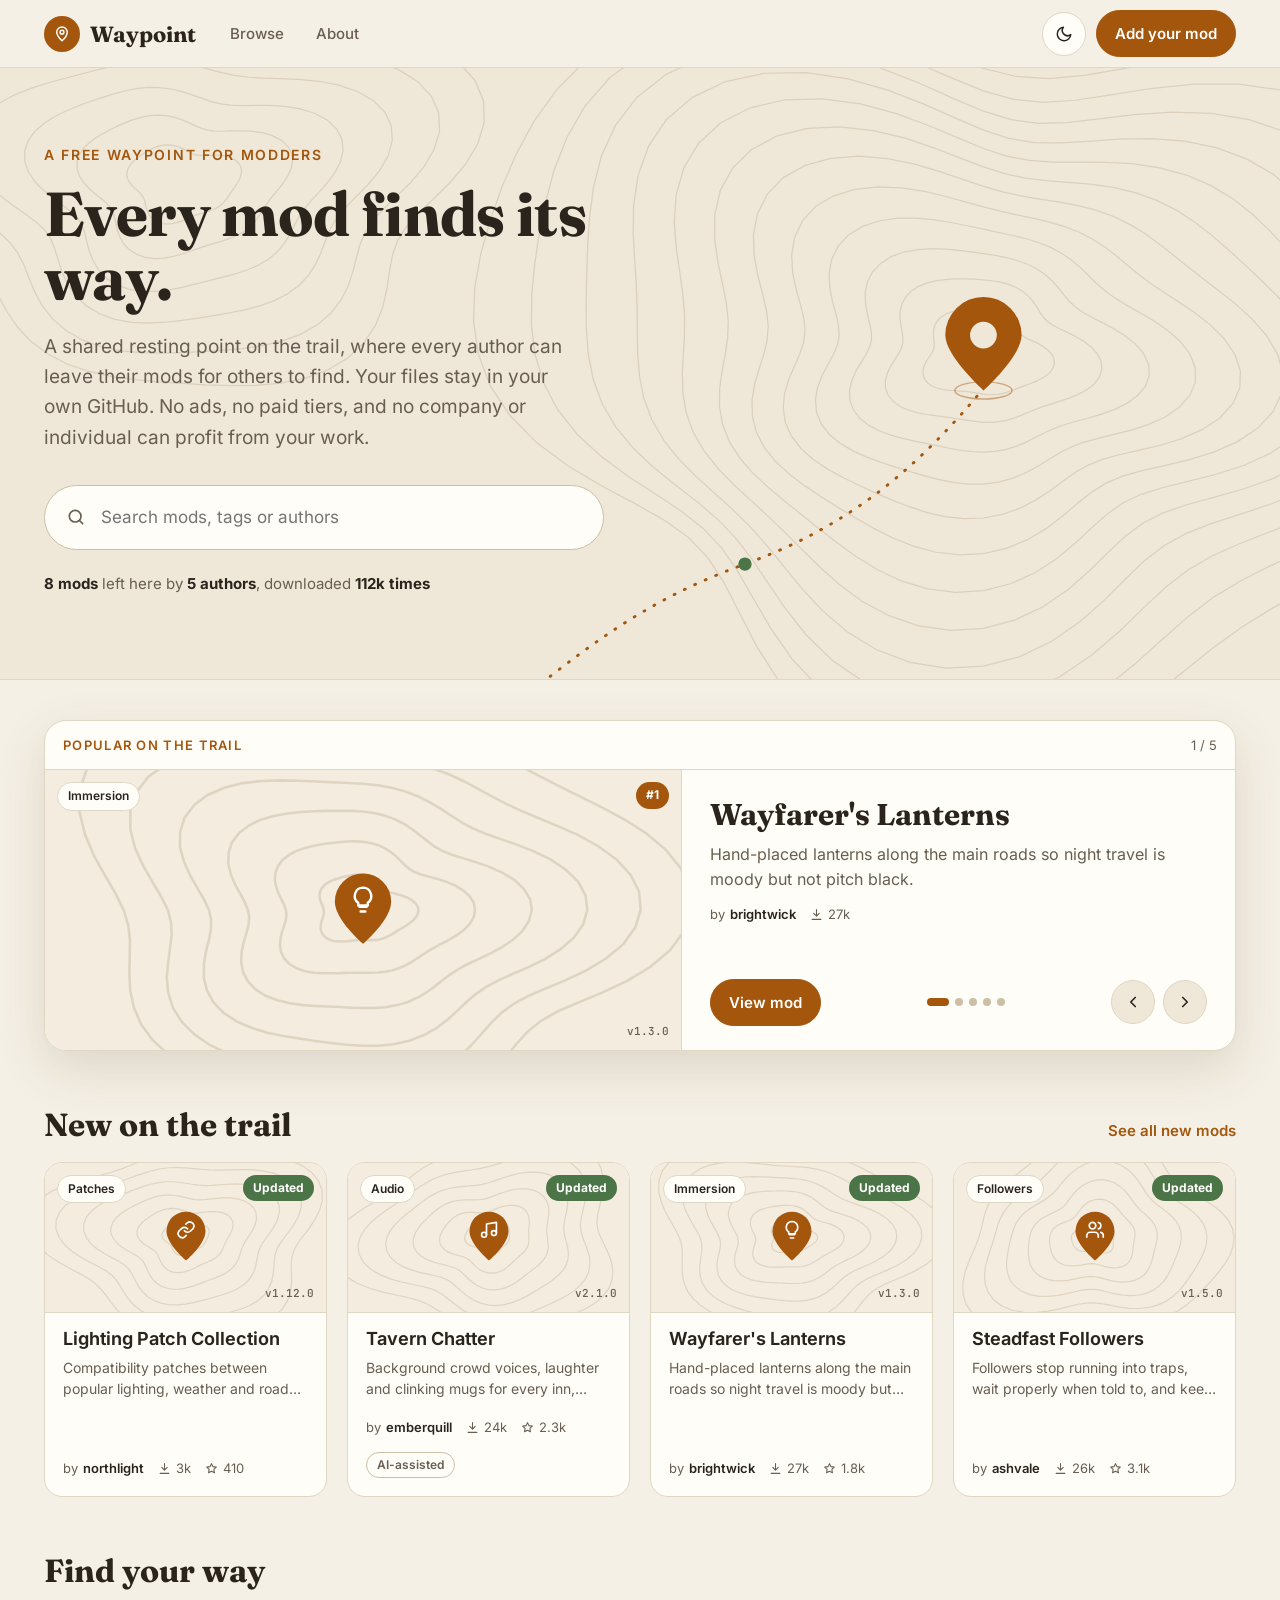
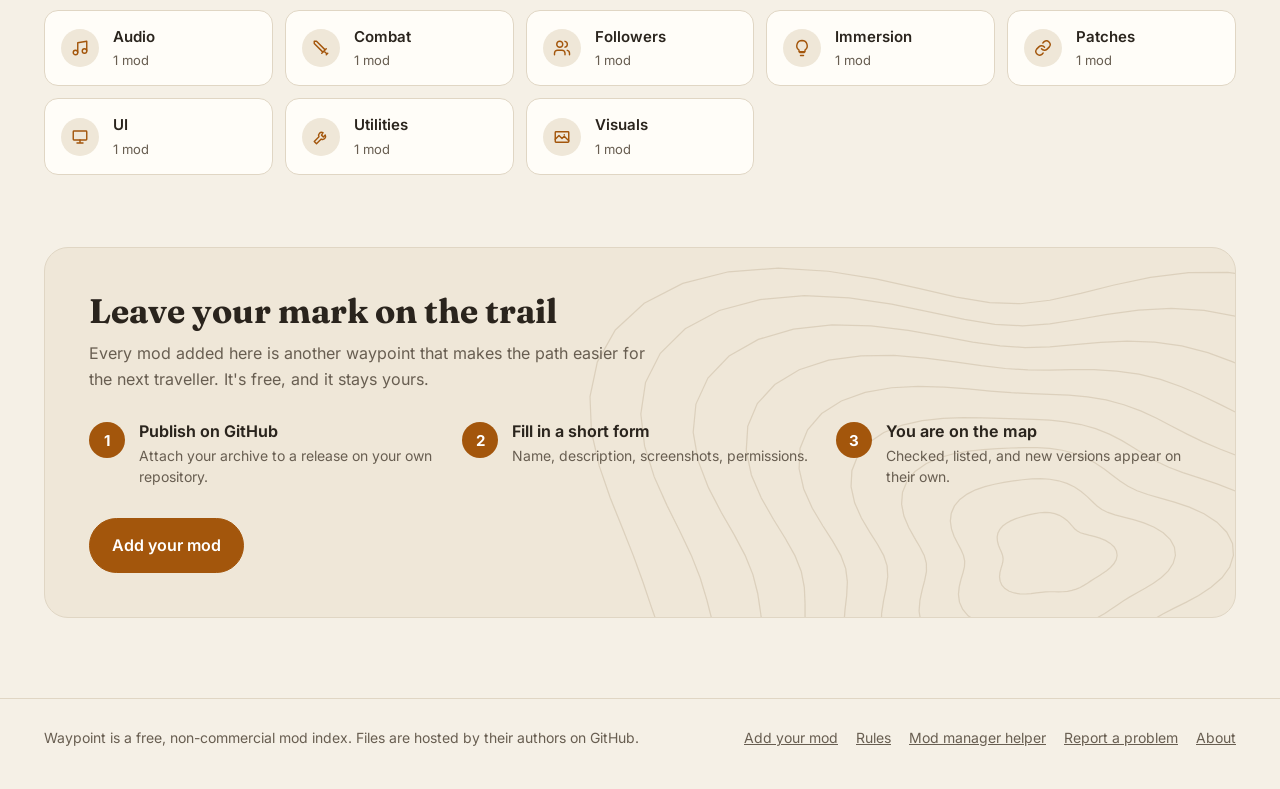
==== commit 09727771: "Home: popular slider moves under the hero as a wide card; hero trail ends at a waypoint pin" ====
--- a/index.html
+++ b/index.html
@@ -24,7 +24,12 @@
           </form>
           <p class="hero-stats" id="hero-stats"></p>
         </div>
-        <section class="slider" id="slider" aria-roledescription="carousel" aria-label="Popular on the trail" data-needs-mods>
+      </div>
+    </section>
+
+    <section class="pop-band" data-needs-mods>
+      <div class="wrap">
+        <section class="slider wide" id="slider" aria-roledescription="carousel" aria-label="Popular on the trail" data-needs-mods>
           <div class="slider-head"><span>Popular on the trail</span><span id="slide-count"></span></div>
           <div id="slide" aria-live="off"></div>
           <div class="slider-ctrl" id="slider-ctrl">
@@ -36,13 +41,6 @@
             </div>
           </div>
         </section>
-      </div>
-    </section>
-
-    <section class="toprow" aria-labelledby="toprow-h" data-needs-mods>
-      <div class="wrap">
-        <div class="toprow-head"><h2 id="toprow-h">Most downloaded</h2><a href="browse.html">See all mods</a></div>
-        <ol class="toprow-list" id="toprow"></ol>
       </div>
     </section>
 
--- a/assets/style.css
+++ b/assets/style.css
@@ -155,25 +155,31 @@
 }
 @media (prefers-reduced-motion: reduce) { .dot { transition: none; } }
 
-/* "Most downloaded" row under the hero */
-.toprow { border-bottom: 1px solid var(--border); }
-.toprow .wrap { padding-top: 22px; padding-bottom: 24px; }
-.toprow-head { display: flex; justify-content: space-between; align-items: baseline; gap: 12px; margin-bottom: 14px; }
-.toprow-head h2 { margin: 0; font-family: var(--sans); font-size: 13px; font-weight: 600; letter-spacing: .1em; text-transform: uppercase; color: var(--accent); }
-.toprow-head a { font-size: 14px; font-weight: 600; text-decoration: none; }
-/* One line that never wraps: on narrow screens it scrolls sideways (swipe on phones). */
-.toprow-list { list-style: none; margin: 0; padding: 0 0 4px; display: grid; grid-auto-flow: column; grid-auto-columns: minmax(200px, 1fr); gap: 10px; overflow-x: auto; scroll-snap-type: x mandatory; scrollbar-width: thin; }
-.toprow-list li { scroll-snap-align: start; }
-.top { display: flex; align-items: center; gap: 10px; padding: 10px 12px 10px 8px; height: 100%; background: var(--surface); border: 1px solid var(--border); border-radius: 16px; text-decoration: none; color: var(--text); transition: border-color .15s; }
-.top:hover { border-color: var(--accent); color: var(--text); }
-.top-n { font-family: var(--serif); font-weight: 700; font-size: 22px; color: var(--accent); width: 20px; text-align: center; flex: none; }
-.top-thumb { position: relative; width: 48px; height: 48px; border-radius: 12px; overflow: hidden; background: var(--cover); display: grid; place-items: center; flex: none; }
-.top-thumb .pin { transform: scale(.5); }
-.top-thumb img { position: absolute; inset: 0; width: 100%; height: 100%; object-fit: cover; }
-.top-main { min-width: 0; display: flex; flex-direction: column; }
-.top-main b { font-weight: 600; font-size: 14px; line-height: 1.3; display: -webkit-box; -webkit-line-clamp: 2; -webkit-box-orient: vertical; overflow: hidden; }
-.top-main small { color: var(--muted); font-size: 13px; display: inline-flex; align-items: center; gap: 4px; white-space: nowrap; overflow: hidden; }
-@media (max-width: 600px) { .toprow .wrap { padding-top: 18px; padding-bottom: 20px; } }
+/* "Popular on the trail" band under the hero: the slider as one wide card */
+.pop-band .wrap { padding-top: 40px; }
+.slider.wide { max-width: none; display: grid; grid-template-columns: minmax(0, 1.15fr) minmax(0, 1fr); grid-template-rows: auto 1fr auto; box-shadow: 0 18px 50px var(--shadow); }
+.slider.wide .slider-head { grid-column: 1 / -1; }
+.slider.wide #slide { grid-column: 1 / -1; grid-row: 2 / 4; }
+.slider.wide .slide { display: grid; grid-template-columns: minmax(0, 1.15fr) minmax(0, 1fr); height: 100%; }
+.slider.wide .slide .card-media { position: relative; }
+.slider.wide .slide .cover { height: 100%; min-height: 280px; border-bottom: 0; border-right: 1px solid var(--border); }
+.slider.wide .slide .pin { transform: scale(1.3); }
+.slider.wide .slide-body { padding: 28px 28px 96px; }
+.slider.wide .slide-body h3 { font-size: 30px; margin-bottom: 10px; }
+.slider.wide .slide-body p { font-size: 16px; -webkit-line-clamp: 4; min-height: 0; }
+.slider.wide .slider-ctrl { grid-column: 2; grid-row: 3; position: relative; z-index: 1; padding: 0 28px 24px; }
+@media (max-width: 760px) {
+  .slider.wide { display: block; }
+  .slider.wide .slide { display: block; }
+  .slider.wide .slide .cover { height: 160px; min-height: 0; border-right: 0; border-bottom: 1px solid var(--border); }
+  .slider.wide .slide .pin { transform: none; }
+  .slider.wide .slide-body { padding: 16px 16px 4px; }
+  .slider.wide .slide-body h3 { font-size: 22px; }
+  .slider.wide .slide-body p { font-size: 14px; -webkit-line-clamp: 3; }
+  .slider.wide .slider-ctrl { padding: 14px 16px 16px; flex-wrap: wrap; }
+  .slider.wide #slide-link { order: 1; flex-basis: 100%; }
+  .pop-band .wrap { padding-top: 28px; }
+}
 
 .section { padding: 56px 0 0; }
 .section-head { display: flex; justify-content: space-between; align-items: baseline; gap: 12px; margin-bottom: 18px; }
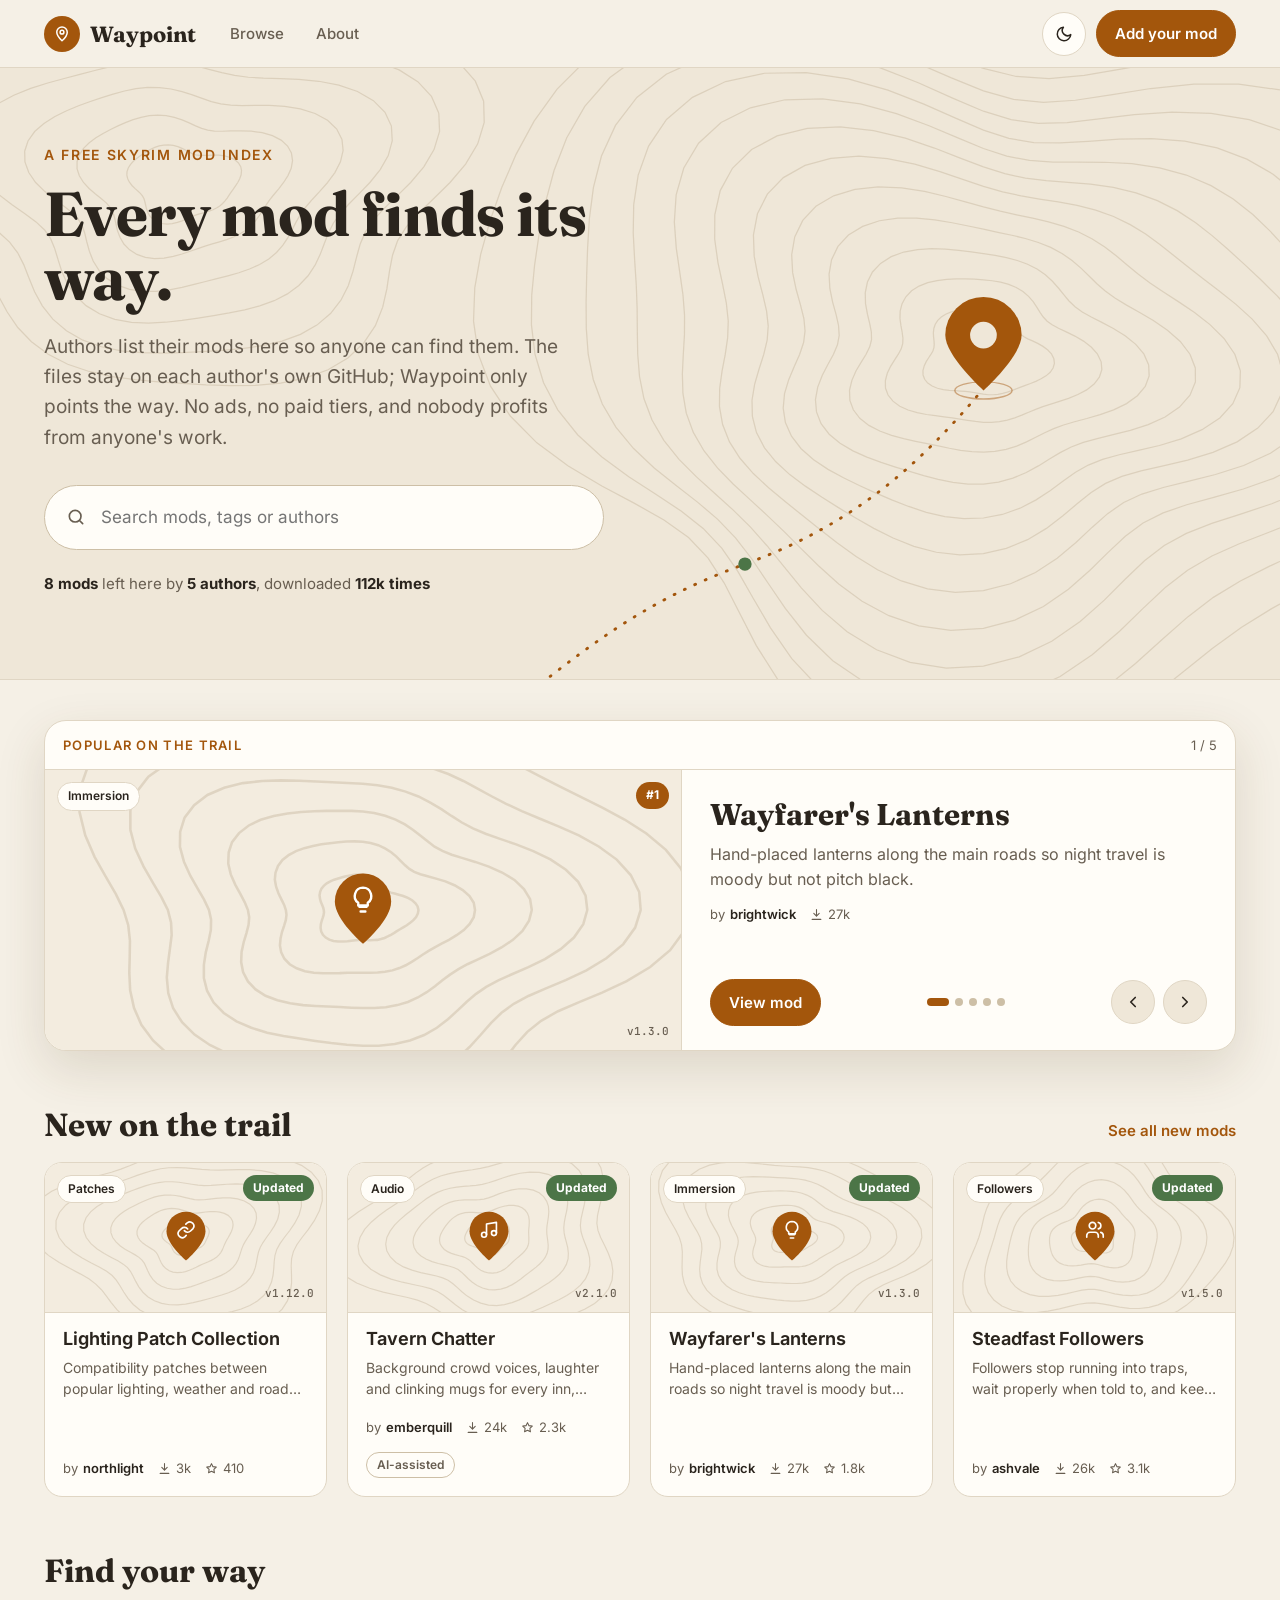
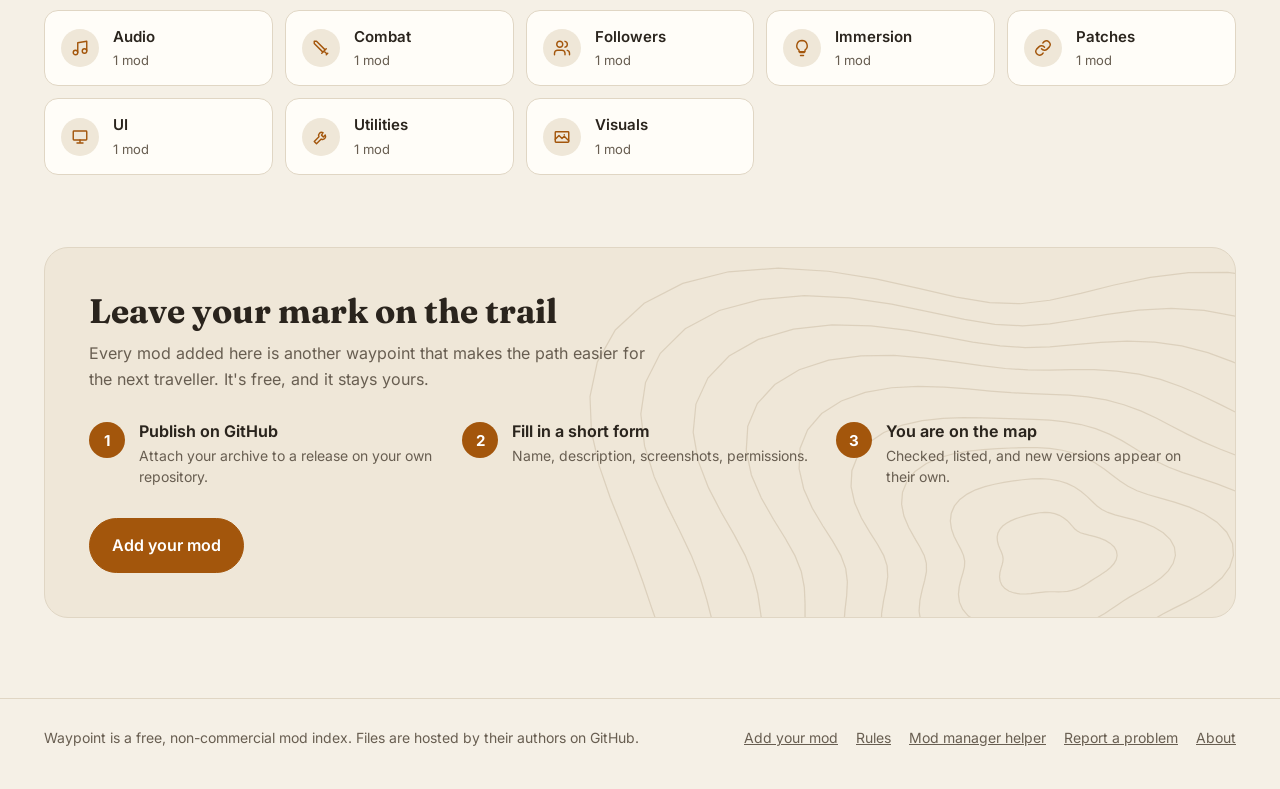
==== commit 6db0fc85: "Home wording: "A free Skyrim mod index", paragraph explains the headline Co-Authored-By: Claude Opus" ====
--- a/index.html
+++ b/index.html
@@ -4,7 +4,7 @@
   <meta charset="utf-8">
   <meta name="viewport" content="width=device-width, initial-scale=1">
   <title>Waypoint</title>
-  <meta name="description" content="A free, non-commercial waypoint for Skyrim mods. Authors keep their files in their own GitHub; nobody profits from their work.">
+  <meta name="description" content="A free Skyrim mod index. Authors list their mods here so anyone can find them; the files stay on each author's own GitHub.">
   <link rel="icon" href="assets/favicon.svg" type="image/svg+xml">
   <link rel="preload" href="assets/fonts/fraunces.woff2" as="font" type="font/woff2" crossorigin>
   <link rel="stylesheet" href="assets/style.css">
@@ -15,9 +15,9 @@
     <section class="hero topo-bg" data-topo="hero">
       <div class="wrap hero-inner">
         <div class="hero-text">
-          <p class="eyebrow">A free waypoint for modders</p>
+          <p class="eyebrow">A free Skyrim mod index</p>
           <h1>Every mod finds its way.</h1>
-          <p class="lead">A shared resting point on the trail, where every author can leave their mods for others to find. Your files stay in your own GitHub. No ads, no paid tiers, and no company or individual can profit from your work.</p>
+          <p class="lead">Authors list their mods here so anyone can find them. The files stay on each author's own GitHub; Waypoint only points the way. No ads, no paid tiers, and nobody profits from anyone's work.</p>
           <form class="search" action="browse.html" role="search">
             <svg class="ico-lg" width="20" height="20" viewBox="0 0 24 24" fill="none" stroke="currentColor" stroke-width="2" stroke-linecap="round" aria-hidden="true"><circle cx="11" cy="11" r="7"/><path d="m20 20-3.5-3.5"/></svg>
             <input class="input input-lg" name="q" type="search" placeholder="Search mods, tags or authors" aria-label="Search mods, tags or authors">
--- a/assets/style.css
+++ b/assets/style.css
@@ -348,6 +348,7 @@
 .install-tip p { font-size: 13px; color: var(--muted); line-height: 1.6; margin: 10px 0 0; }
 .install-tip p strong { color: var(--text); }
 .report { font-size: 13px; color: var(--muted); }
+.side-links { display: flex; justify-content: space-between; gap: 8px 16px; flex-wrap: wrap; }
 
 /* AI disclosure and permissions */
 .head-tags { display: flex; gap: 8px; flex-wrap: wrap; align-items: center; }
@@ -496,3 +497,34 @@
   .wnav { flex-wrap: wrap; }
   .werror { order: 3; flex-basis: 100%; }
 }
+
+/* Change your mod: picking the mod, current screenshots, list of changes */
+[data-mode][hidden], .shots-remove[hidden] { display: none !important; }
+.stepper button i { font-style: normal; }
+.mod-pick { display: flex; flex-direction: column; gap: 8px; max-height: 340px; overflow-y: auto; margin-bottom: 18px; }
+.pick { display: flex; align-items: center; gap: 12px; padding: 10px 12px; border: 1px solid var(--border); border-radius: 14px; background: var(--bg); color: var(--text); font: inherit; text-align: left; cursor: pointer; }
+.pick:hover { border-color: var(--border-strong); }
+.pick.on { border-color: var(--accent); background: var(--surface-2); box-shadow: inset 0 0 0 1px var(--accent); }
+.pick b { display: block; font-weight: 650; }
+.pick small { color: var(--muted); font-size: 13px; overflow-wrap: anywhere; }
+.pick-thumb { position: relative; width: 44px; height: 44px; border-radius: 10px; overflow: hidden; background: var(--cover); color: var(--accent); display: grid; place-items: center; flex: none; }
+.pick-thumb img { position: absolute; inset: 0; width: 100%; height: 100%; object-fit: cover; }
+.shots { display: grid; grid-template-columns: repeat(auto-fill, minmax(130px, 1fr)); gap: 10px; }
+.shot { position: relative; cursor: pointer; border-radius: 12px; overflow: hidden; border: 2px solid var(--border); aspect-ratio: 16 / 9; background: var(--surface-2); }
+.shot input { position: absolute; opacity: 0; pointer-events: none; }
+.shot img { width: 100%; height: 100%; object-fit: cover; display: block; }
+.shot span { position: absolute; left: 6px; bottom: 6px; font-size: 12px; font-weight: 700; padding: 2px 9px; border-radius: 999px; background: rgba(0, 0, 0, .65); color: #fff; }
+.shot:has(input:checked) { border-color: var(--accent); }
+.shot:has(input:checked) span { background: var(--accent); color: var(--on-accent); }
+.shot:has(input:focus-visible) { outline: 2px solid var(--accent); outline-offset: 2px; }
+.shots-remove { margin-top: 10px; }
+.change-list { list-style: none; margin: 0 0 6px; padding: 12px 16px; border: 1px solid var(--border); border-radius: 16px; background: var(--bg); display: flex; flex-direction: column; gap: 6px; }
+.change-list li { display: flex; gap: 8px; align-items: center; font-size: 14px; }
+.change-list svg { color: var(--good); flex: none; }
+.btn-danger { background: var(--warn); border-color: var(--warn); color: #fff; }
+.btn-danger:hover { filter: brightness(1.08); background: var(--warn); border-color: var(--warn); color: #fff; }
+:root[data-theme="dark"] .btn-danger, :root[data-theme="dark"] .btn-danger:hover { color: #2a0f0b; }
+@media (prefers-color-scheme: dark) { :root:not([data-theme="light"]) .btn-danger, :root:not([data-theme="light"]) .btn-danger:hover { color: #2a0f0b; } }
+.remove-box { margin-top: 4px; }
+.remove-box p { margin: 0 0 12px; font-size: 14px; line-height: 1.6; }
+.remove-actions { display: flex; align-items: center; gap: 14px; flex-wrap: wrap; margin-top: 12px !important; }
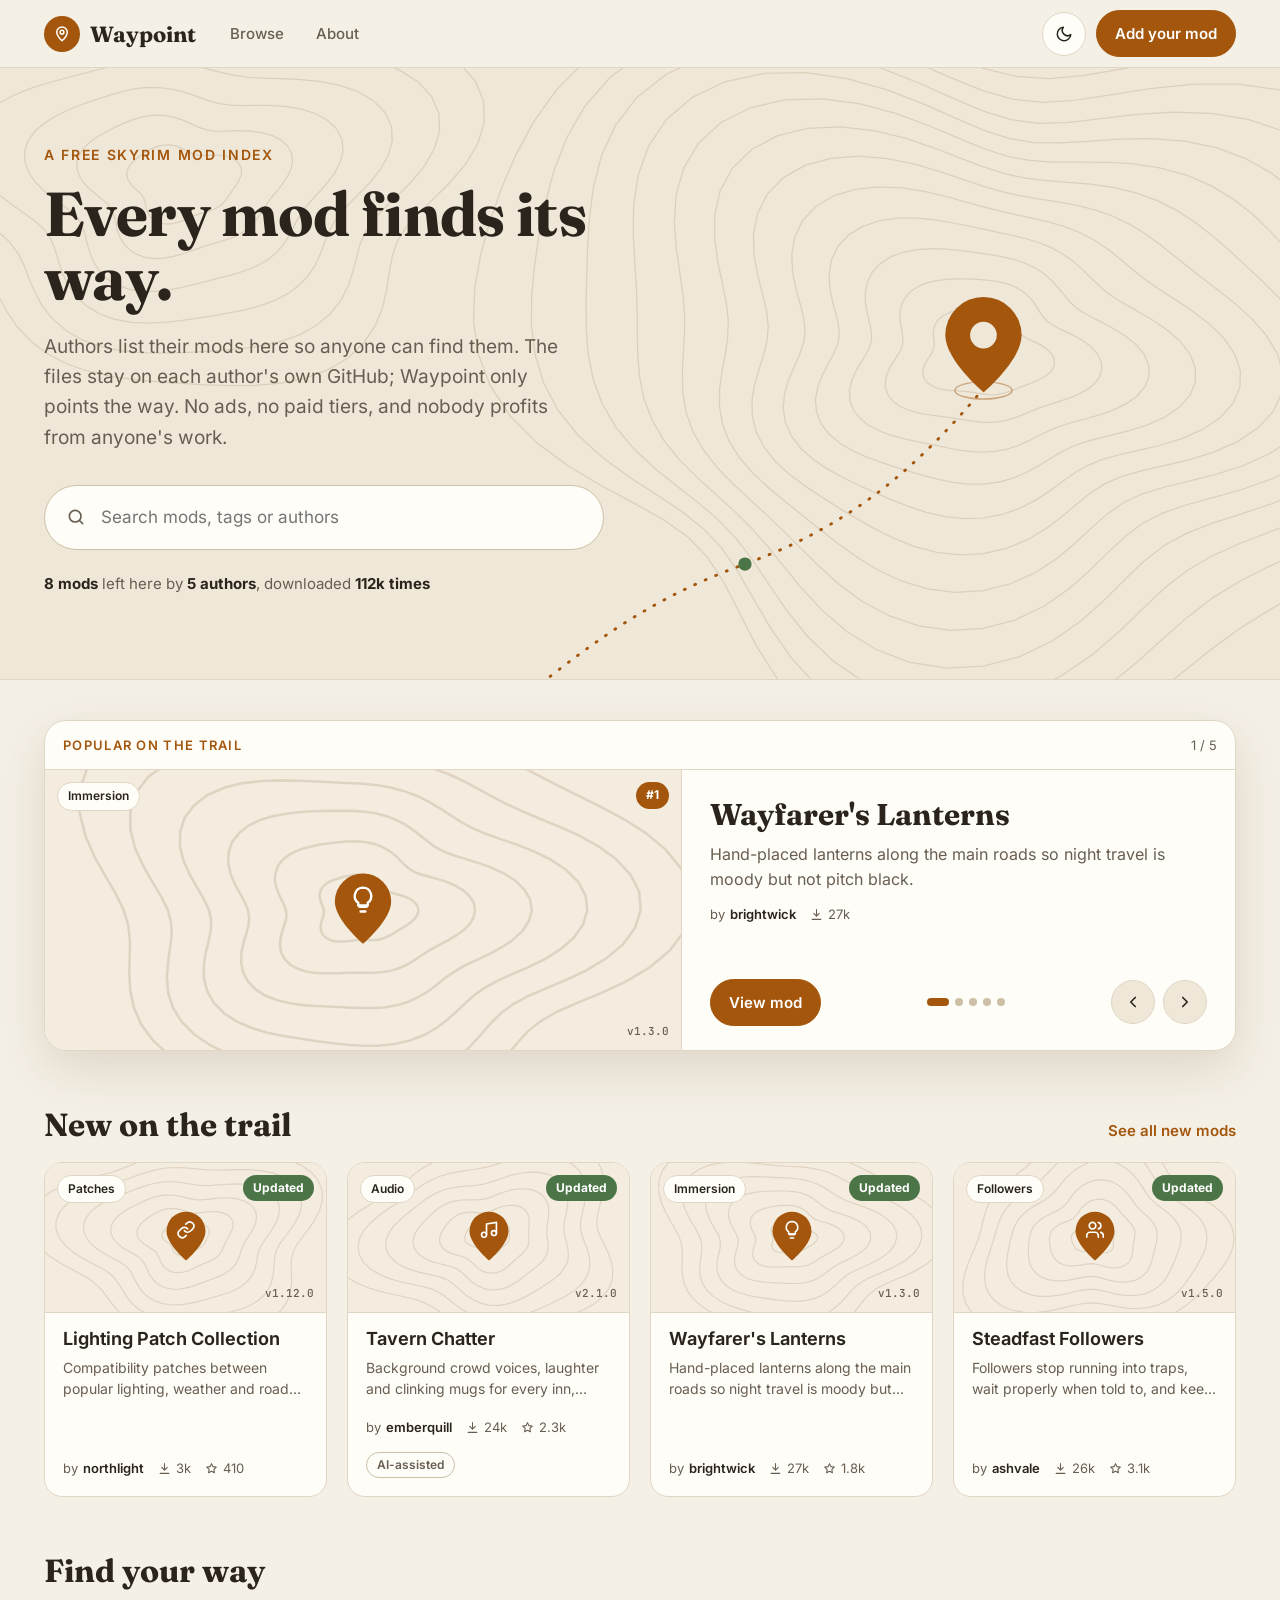
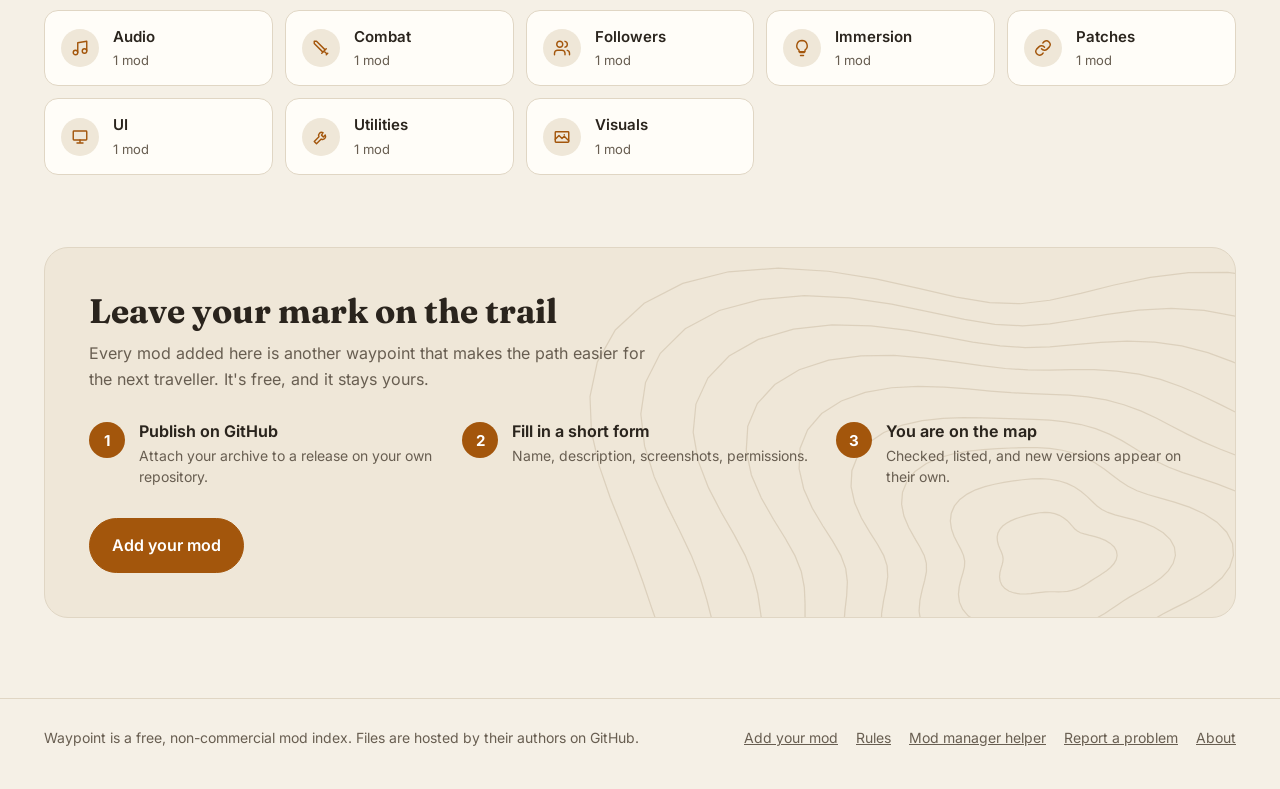
==== commit d89d78df: "Clean-up: fix stray number badges on Browse, one pin shape, leaner styles and pages - Browse passed " ====
--- a/index.html
+++ b/index.html
@@ -29,7 +29,7 @@
 
     <section class="pop-band" data-needs-mods>
       <div class="wrap">
-        <section class="slider wide" id="slider" aria-roledescription="carousel" aria-label="Popular on the trail" data-needs-mods>
+        <section class="slider" id="slider" aria-roledescription="carousel" aria-label="Popular on the trail" data-needs-mods>
           <div class="slider-head"><span>Popular on the trail</span><span id="slide-count"></span></div>
           <div id="slide" aria-live="off"></div>
           <div class="slider-ctrl" id="slider-ctrl">
--- a/assets/style.css
+++ b/assets/style.css
@@ -11,7 +11,7 @@
   --accent: #a3560c; --accent-strong: #84450a; --on-accent: #ffffff;
   --moss: #4c7547; --on-moss: #ffffff;
   --contour: rgba(120, 88, 45, .16); --dot-off: #cdbfa6; --shadow: rgba(80, 55, 20, .14);
-  --good: #2f6f35; --warn: #b42318; --warn-bg: #fdecea;
+  --good: #2f6f35; --warn: #b42318; --warn-bg: #fdecea; --on-warn: #ffffff;
   --radius: 18px; --maxw: 1240px;
   --serif: "Fraunces", Georgia, serif;
   --sans: "Inter", system-ui, -apple-system, "Segoe UI", Roboto, sans-serif;
@@ -27,7 +27,7 @@
     --accent: #e8a54b; --accent-strong: #f3c27f; --on-accent: #1d1305;
     --moss: #93b98d; --on-moss: #112010;
     --contour: rgba(232, 190, 130, .12); --dot-off: #3a424d; --shadow: rgba(0, 0, 0, .35);
-    --good: #93b98d; --warn: #ff8a7a; --warn-bg: #3b1e22;
+    --good: #93b98d; --warn: #ff8a7a; --warn-bg: #3b1e22; --on-warn: #2a0f0b;
     color-scheme: dark;
   }
 }
@@ -38,7 +38,7 @@
   --accent: #e8a54b; --accent-strong: #f3c27f; --on-accent: #1d1305;
   --moss: #93b98d; --on-moss: #112010;
   --contour: rgba(232, 190, 130, .12); --dot-off: #3a424d; --shadow: rgba(0, 0, 0, .35);
-  --good: #93b98d; --warn: #ff8a7a; --warn-bg: #3b1e22;
+  --good: #93b98d; --warn: #ff8a7a; --warn-bg: #3b1e22; --on-warn: #2a0f0b;
   color-scheme: dark;
 }
 
@@ -56,7 +56,7 @@
 h1, h2 { font-family: var(--serif); font-weight: 700; }
 .wrap { max-width: var(--maxw); margin: 0 auto; padding: 0 24px; }
 .muted { color: var(--muted); }
-.mono { font-family: var(--mono); }
+[hidden] { display: none !important; }
 :focus-visible { outline: 2px solid var(--accent); outline-offset: 2px; }
 
 /* Topographic backgrounds: app.js draws contour lines into a .topo layer */
@@ -97,7 +97,7 @@
 .search { position: relative; display: block; }
 .search > svg { position: absolute; left: 14px; top: 50%; transform: translateY(-50%); color: var(--muted); pointer-events: none; }
 .search .input { padding-left: 40px; }
-.input-lg { padding: 18px 22px 18px 56px !important; font-size: 17px; border-radius: 999px; border-color: var(--border-strong); }
+.search .input-lg { padding: 18px 22px 18px 56px; font-size: 17px; border-color: var(--border-strong); }
 .search > .ico-lg { left: 22px; }
 .btn { display: inline-flex; align-items: center; justify-content: center; gap: 8px; padding: 11px 18px; border-radius: 999px; font: inherit; font-weight: 600; text-decoration: none; border: 1px solid var(--border-strong); background: var(--surface); color: var(--text); cursor: pointer; }
 .btn:hover { background: var(--surface-2); color: var(--text); }
@@ -105,87 +105,67 @@
 .btn-primary:hover { background: var(--accent-strong); border-color: var(--accent-strong); color: var(--on-accent); }
 .btn-lg { padding: 14px 22px; font-size: 16px; }
 .btn-sm { padding: 6px 12px; font-size: 14px; }
-.btn-row { display: flex; gap: 10px; flex-wrap: wrap; }
 .btn-disabled, .btn-disabled:hover { opacity: .45; pointer-events: none; cursor: not-allowed; }
 
-/* Home hero: text on the left, the "Popular on the trail" slider on the right */
+/* Home: top section (text on a contour map, the trail ending at a waypoint pin) */
 .hero { border-bottom: 1px solid var(--border); }
-.hero-inner { display: flex; flex-wrap: wrap; gap: 48px; align-items: center; padding-top: 76px; padding-bottom: 84px; }
-.hero-text { flex: 1 1 520px; min-width: 0; }
+.hero-inner { padding-top: 76px; padding-bottom: 84px; }
 .eyebrow { margin: 0 0 16px; font-size: 14px; font-weight: 600; letter-spacing: .12em; color: var(--accent); text-transform: uppercase; }
 .hero h1 { font-size: clamp(38px, 5.2vw, 62px); line-height: 1.03; letter-spacing: -0.01em; margin: 0; max-width: 640px; }
 .hero p.lead { color: var(--muted); font-size: 19px; line-height: 1.6; max-width: 540px; margin: 22px 0 0; }
 .hero .search { max-width: 560px; margin-top: 32px; }
 .hero-stats { margin: 22px 0 0; color: var(--muted); font-size: 15px; }
 .hero-stats b { color: var(--text); }
+@media (max-width: 760px) { .hero .trail { display: none; } }
 @media (max-width: 600px) {
-  .hero-inner { padding-top: 38px; padding-bottom: 44px; gap: 26px; }
+  .hero-inner { padding-top: 38px; padding-bottom: 44px; }
   .hero p.lead { font-size: 16px; }
   .hero .search { margin-top: 22px; }
 }
 
-/* Popular slider */
-.slider { flex: 0 1 430px; min-width: 0; width: 100%; background: var(--surface); border: 1px solid var(--border); border-radius: 22px; overflow: hidden; box-shadow: 0 24px 60px var(--shadow); }
-.slider-head { display: flex; justify-content: space-between; align-items: center; padding: 14px 18px; border-bottom: 1px solid var(--border); }
+/* "Popular on the trail": one wide card, picture on the left and text on the right (stacked on phones) */
+.pop-band .wrap { padding-top: 40px; }
+.slider { display: grid; grid-template-columns: minmax(0, 1.15fr) minmax(0, 1fr); grid-template-rows: auto 1fr auto;
+  background: var(--surface); border: 1px solid var(--border); border-radius: 22px; overflow: hidden; box-shadow: 0 18px 50px var(--shadow); }
+.slider-head { grid-column: 1 / -1; display: flex; justify-content: space-between; align-items: center; padding: 14px 18px; border-bottom: 1px solid var(--border); }
 .slider-head span:first-child { font-size: 13px; font-weight: 600; letter-spacing: .1em; text-transform: uppercase; color: var(--accent); }
 .slider-head span:last-child { color: var(--muted); font-size: 13px; }
-.slide { display: block; text-decoration: none; color: var(--text); }
+#slide { grid-column: 1 / -1; grid-row: 2 / 4; }
+.slide { display: grid; grid-template-columns: minmax(0, 1.15fr) minmax(0, 1fr); height: 100%; text-decoration: none; color: var(--text); }
 .slide:hover { color: var(--text); }
-.slide .cover { height: 190px; border-bottom: 1px solid var(--border); }
-.slide-body { padding: 18px 20px 4px; }
-.slide-body h3 { margin: 0 0 6px; font-family: var(--serif); font-size: 24px; font-weight: 700; }
-.slide-body p { margin: 0; color: var(--muted); font-size: 14px; line-height: 1.55; min-height: 4.65em; display: -webkit-box; -webkit-line-clamp: 3; -webkit-box-orient: vertical; overflow: hidden; }
+.slide .cover { height: 100%; min-height: 280px; border-right: 1px solid var(--border); }
+.slide .pin { transform: scale(1.3); }
+.slide-body { padding: 28px 28px 96px; }
+.slide-body h3 { margin: 0 0 10px; font-family: var(--serif); font-size: 30px; font-weight: 700; }
+.slide-body p { margin: 0; color: var(--muted); font-size: 16px; line-height: 1.55; display: -webkit-box; -webkit-line-clamp: 4; -webkit-box-orient: vertical; overflow: hidden; }
 .slide-body .meta { padding-top: 12px; }
 .rank { position: absolute; right: 12px; top: 12px; z-index: 2; background: var(--accent); color: var(--on-accent); font-size: 12px; font-weight: 700; padding: 4px 10px; border-radius: 999px; }
-.slider-ctrl { display: flex; align-items: center; justify-content: space-between; gap: 12px; padding: 16px 20px 20px; }
+.slider-ctrl { grid-column: 2; grid-row: 3; position: relative; z-index: 1; display: flex; align-items: center; justify-content: space-between; gap: 12px; padding: 0 28px 24px; }
 .slider-ctrl .btn { white-space: nowrap; }
-.dots[hidden], .arrows[hidden] { display: none; }
 .dots { display: flex; align-items: center; gap: 6px; }
 .dot { width: 8px; height: 8px; padding: 0; border: 0; border-radius: 999px; background: var(--dot-off); cursor: pointer; transition: width .2s, background .2s; position: relative; }
 .dot::after { content: ""; position: absolute; inset: -12px -4px; } /* bigger tap area */
 .dot[aria-current="true"] { width: 22px; background: var(--accent); }
 .arrows { display: flex; gap: 8px; }
 .arrows .icon-btn { background: var(--surface-2); }
-@media (max-width: 600px) {
-  .slider { flex-basis: 100%; border-radius: 20px; box-shadow: 0 18px 40px var(--shadow); }
-  .slide .cover { height: 150px; }
-  .slide-body h3 { font-size: 21px; }
+@media (prefers-reduced-motion: reduce) { .dot { transition: none; } }
+@media (max-width: 760px) {
+  .pop-band .wrap { padding-top: 28px; }
+  .slider, .slide { display: block; }
+  .slide .cover { height: 160px; min-height: 0; border-right: 0; border-bottom: 1px solid var(--border); }
+  .slide .pin { transform: none; }
+  .slide-body { padding: 16px 16px 4px; }
+  .slide-body h3 { font-size: 22px; margin-bottom: 6px; }
+  .slide-body p { font-size: 14px; -webkit-line-clamp: 3; }
   .slider-ctrl { flex-wrap: wrap; padding: 14px 16px 16px; }
   #slide-link { order: 1; flex-basis: 100%; }
-}
-@media (prefers-reduced-motion: reduce) { .dot { transition: none; } }
-
-/* "Popular on the trail" band under the hero: the slider as one wide card */
-.pop-band .wrap { padding-top: 40px; }
-.slider.wide { max-width: none; display: grid; grid-template-columns: minmax(0, 1.15fr) minmax(0, 1fr); grid-template-rows: auto 1fr auto; box-shadow: 0 18px 50px var(--shadow); }
-.slider.wide .slider-head { grid-column: 1 / -1; }
-.slider.wide #slide { grid-column: 1 / -1; grid-row: 2 / 4; }
-.slider.wide .slide { display: grid; grid-template-columns: minmax(0, 1.15fr) minmax(0, 1fr); height: 100%; }
-.slider.wide .slide .card-media { position: relative; }
-.slider.wide .slide .cover { height: 100%; min-height: 280px; border-bottom: 0; border-right: 1px solid var(--border); }
-.slider.wide .slide .pin { transform: scale(1.3); }
-.slider.wide .slide-body { padding: 28px 28px 96px; }
-.slider.wide .slide-body h3 { font-size: 30px; margin-bottom: 10px; }
-.slider.wide .slide-body p { font-size: 16px; -webkit-line-clamp: 4; min-height: 0; }
-.slider.wide .slider-ctrl { grid-column: 2; grid-row: 3; position: relative; z-index: 1; padding: 0 28px 24px; }
-@media (max-width: 760px) {
-  .slider.wide { display: block; }
-  .slider.wide .slide { display: block; }
-  .slider.wide .slide .cover { height: 160px; min-height: 0; border-right: 0; border-bottom: 1px solid var(--border); }
-  .slider.wide .slide .pin { transform: none; }
-  .slider.wide .slide-body { padding: 16px 16px 4px; }
-  .slider.wide .slide-body h3 { font-size: 22px; }
-  .slider.wide .slide-body p { font-size: 14px; -webkit-line-clamp: 3; }
-  .slider.wide .slider-ctrl { padding: 14px 16px 16px; flex-wrap: wrap; }
-  .slider.wide #slide-link { order: 1; flex-basis: 100%; }
-  .pop-band .wrap { padding-top: 28px; }
 }
 
 .section { padding: 56px 0 0; }
 .section-head { display: flex; justify-content: space-between; align-items: baseline; gap: 12px; margin-bottom: 18px; }
 .section-head h2, .section > .wrap > h2 { font-size: 32px; margin: 0 0 20px; }
+.section-head h2 { margin: 0; }
 @media (max-width: 600px) { .section { padding-top: 40px; } .section-head h2, .section > .wrap > h2 { font-size: 25px; } }
-.section-head h2 { margin: 0; }
 .section-head a { font-size: 15px; font-weight: 600; text-decoration: none; }
 
 /* Cards */
@@ -209,7 +189,6 @@
 .pin > svg { position: absolute; inset: 0; width: 100%; height: 100%; }
 .pin > svg + svg { inset: 11px 15px auto; width: 22px; height: 22px; color: var(--on-accent); }
 .card .cover .pin { transform: scale(.9); }
-@media (max-width: 760px) { .hero .trail { display: none; } }
 .cover-tag { position: absolute; left: 12px; top: 12px; font-size: 12px; font-weight: 600; color: var(--text); background: var(--surface); border: 1px solid var(--border); padding: 4px 10px; border-radius: 999px; z-index: 2; }
 .cover-badge { position: absolute; right: 12px; top: 12px; z-index: 2; background: var(--moss); color: var(--on-moss); font-size: 12px; font-weight: 700; padding: 4px 10px; border-radius: 999px; }
 .cover-ver { position: absolute; right: 12px; bottom: 10px; font-family: var(--mono); font-size: 11px; color: var(--muted); z-index: 2; }
@@ -297,7 +276,6 @@
 .viewer img { max-width: calc(100vw - 32px); max-height: calc(100vh - 96px); object-fit: contain; border-radius: 6px; }
 .v-btn { position: fixed; background: rgba(0, 0, 0, .55); color: #fff; border: 0; border-radius: 50%; width: 44px; height: 44px; font-size: 28px; line-height: 1; cursor: pointer; display: grid; place-items: center; }
 .v-btn:hover { background: rgba(0, 0, 0, .8); }
-.v-btn[hidden], .v-count[hidden] { display: none; }
 .v-prev { left: 16px; top: 50%; transform: translateY(-50%); }
 .v-next { right: 16px; top: 50%; transform: translateY(-50%); }
 .v-close { right: 16px; top: 16px; }
@@ -309,12 +287,35 @@
 .tab[aria-selected="true"] small { color: inherit; }
 .tab small { color: var(--muted); font-weight: 500; margin-left: 6px; }
 .panel { padding: 24px 2px 0; }
+/* Text formatting: descriptions, changelogs, credits (Markdown and BBCode, see md() in app.js) */
 .prose { font-size: 16px; line-height: 1.7; }
 .prose h3 { font-family: var(--serif); font-size: 22px; margin: 24px 0 8px; }
 .prose p { margin: 0 0 14px; }
 .prose ul, .prose ol { padding-left: 22px; margin: 0 0 14px; }
 .prose li { margin-bottom: 4px; }
 .prose code { font-family: var(--mono); background: var(--surface-2); padding: 1px 6px; border-radius: 5px; font-size: 13px; }
+.prose h4 { font-family: var(--serif); font-size: 18px; margin: 20px 0 8px; }
+.prose h5, .prose h6 { font-size: 15px; margin: 18px 0 6px; }
+.prose a { overflow-wrap: anywhere; }
+.prose hr { border: 0; border-top: 1px solid var(--border); margin: 22px 0; }
+.prose blockquote { margin: 0 0 14px; padding: 10px 16px; border-left: 3px solid var(--accent); background: var(--surface); border-radius: 0 12px 12px 0; color: var(--muted); }
+.prose blockquote > :last-child { margin-bottom: 0; }
+.prose pre { margin: 0 0 14px; padding: 14px 16px; background: var(--surface-2); border-radius: 12px; overflow-x: auto; }
+.prose pre code { background: none; padding: 0; font-size: 13px; white-space: pre; }
+.prose li > p { margin: 0; }
+.prose .t-center { text-align: center; }
+.prose .t-right { text-align: right; }
+.prose .d-img { max-width: 100%; height: auto; border-radius: 10px; vertical-align: middle; }
+.prose details.spoiler { margin: 0 0 14px; border: 1px solid var(--border); border-radius: 12px; padding: 10px 14px; background: var(--surface); }
+.prose details.spoiler > summary { cursor: pointer; font-weight: 600; color: var(--accent); }
+.prose details.spoiler[open] > summary { margin-bottom: 10px; }
+/* Videos in descriptions: a play button that loads YouTube only when pressed */
+.yt { display: flex; align-items: center; justify-content: center; gap: 14px; width: 100%; max-width: 640px; aspect-ratio: 16 / 9; margin: 0 auto 14px; border: 1px solid var(--border); border-radius: 14px; background: var(--surface-2); color: var(--text); font: inherit; font-weight: 650; cursor: pointer; }
+.yt:hover { border-color: var(--accent); }
+.yt-play { width: 56px; height: 56px; border-radius: 50%; background: var(--accent); color: var(--on-accent); display: grid; place-items: center; font-size: 20px; padding-left: 4px; }
+.yt small { display: block; color: var(--muted); font-weight: 500; font-size: 12px; }
+.yt > span:last-child { text-align: left; }
+.yt-frame { display: block; width: 100%; max-width: 640px; aspect-ratio: 16 / 9; margin: 0 auto 14px; border: 0; border-radius: 14px; }
 .release { background: var(--surface); border: 1px solid var(--border); border-radius: var(--radius); padding: 16px 18px; margin-bottom: 14px; }
 .release-head { display: flex; gap: 10px; align-items: center; flex-wrap: wrap; margin-bottom: 6px; }
 .release-head h3 { margin: 0; font-family: var(--mono); font-weight: 500; font-size: 17px; }
@@ -329,6 +330,8 @@
 .cl h3 { font-family: var(--mono); font-weight: 500; font-size: 16px; margin: 0 0 8px; }
 .cl h3 span { font-family: var(--sans); font-size: 14px; margin-left: 8px; }
 .side-card { background: var(--surface); border: 1px solid var(--border); border-radius: 18px; padding: 20px 22px; margin-bottom: 16px; }
+.side-note { margin: 0 0 12px; color: var(--muted); font-size: 14px; line-height: 1.55; }
+.side-note:last-child { margin-bottom: 0; }
 .side-card h4 { margin: 0 0 12px; font-weight: 600; font-size: 12px; letter-spacing: .08em; text-transform: uppercase; color: var(--muted); }
 .dl-box { display: flex; flex-direction: column; gap: 12px; }
 .dl-box .btn-lg { font-weight: 700; }
@@ -448,7 +451,6 @@
 .tile svg { color: var(--accent); flex: none; }
 .tile:has(input:checked) { border-color: var(--accent); background: var(--surface-2); box-shadow: inset 0 0 0 1px var(--accent); }
 .toggles { display: flex; flex-wrap: wrap; gap: 8px; align-items: center; }
-.toggles[hidden] { display: none; }
 #ai-parts { margin-top: 12px; }
 #ai-parts .hint { margin: 0 4px 0 0; }
 .toggle { position: relative; }
@@ -484,8 +486,6 @@
 #send-note .notice { margin-top: 14px; }
 #send-note p { margin: 10px 0 0; }
 .wnav { display: flex; align-items: center; gap: 12px; margin-top: 8px; padding-top: 20px; border-top: 1px solid var(--border); }
-.wnav > .btn:last-of-type, .wnav #send { margin-left: auto; }
-.wnav [hidden] { display: none; }
 .werror { flex: 1; color: var(--warn); font-weight: 600; font-size: 14px; }
 .add-alt { margin-top: 14px; }
 .add-more { padding-top: 24px; }
@@ -498,8 +498,11 @@
   .werror { order: 3; flex-basis: 100%; }
 }
 
+.desc-preview { margin-top: 10px; padding: 16px 18px; border: 1px dashed var(--border-strong); border-radius: 16px; background: var(--bg); max-height: 420px; overflow-y: auto; }
+.desc-tools { display: flex; justify-content: space-between; align-items: center; gap: 10px; flex-wrap: wrap; margin-top: 6px; }
+.desc-tools .hint { margin: 0; }
+
 /* Change your mod: picking the mod, current screenshots, list of changes */
-[data-mode][hidden], .shots-remove[hidden] { display: none !important; }
 .stepper button i { font-style: normal; }
 .mod-pick { display: flex; flex-direction: column; gap: 8px; max-height: 340px; overflow-y: auto; margin-bottom: 18px; }
 .pick { display: flex; align-items: center; gap: 12px; padding: 10px 12px; border: 1px solid var(--border); border-radius: 14px; background: var(--bg); color: var(--text); font: inherit; text-align: left; cursor: pointer; }
@@ -521,10 +524,13 @@
 .change-list { list-style: none; margin: 0 0 6px; padding: 12px 16px; border: 1px solid var(--border); border-radius: 16px; background: var(--bg); display: flex; flex-direction: column; gap: 6px; }
 .change-list li { display: flex; gap: 8px; align-items: center; font-size: 14px; }
 .change-list svg { color: var(--good); flex: none; }
-.btn-danger { background: var(--warn); border-color: var(--warn); color: #fff; }
-.btn-danger:hover { filter: brightness(1.08); background: var(--warn); border-color: var(--warn); color: #fff; }
-:root[data-theme="dark"] .btn-danger, :root[data-theme="dark"] .btn-danger:hover { color: #2a0f0b; }
-@media (prefers-color-scheme: dark) { :root:not([data-theme="light"]) .btn-danger, :root:not([data-theme="light"]) .btn-danger:hover { color: #2a0f0b; } }
+.btn-danger, .btn-danger:hover { background: var(--warn); border-color: var(--warn); color: var(--on-warn); }
+.btn-danger:hover { filter: brightness(1.08); }
 .remove-box { margin-top: 4px; }
 .remove-box p { margin: 0 0 12px; font-size: 14px; line-height: 1.6; }
 .remove-actions { display: flex; align-items: center; gap: 14px; flex-wrap: wrap; margin-top: 12px !important; }
+
+/* Support the author */
+.support-links { display: flex; flex-direction: column; gap: 8px; }
+.support-links .btn { justify-content: flex-start; }
+.support-links .btn svg { color: #e5484d; }
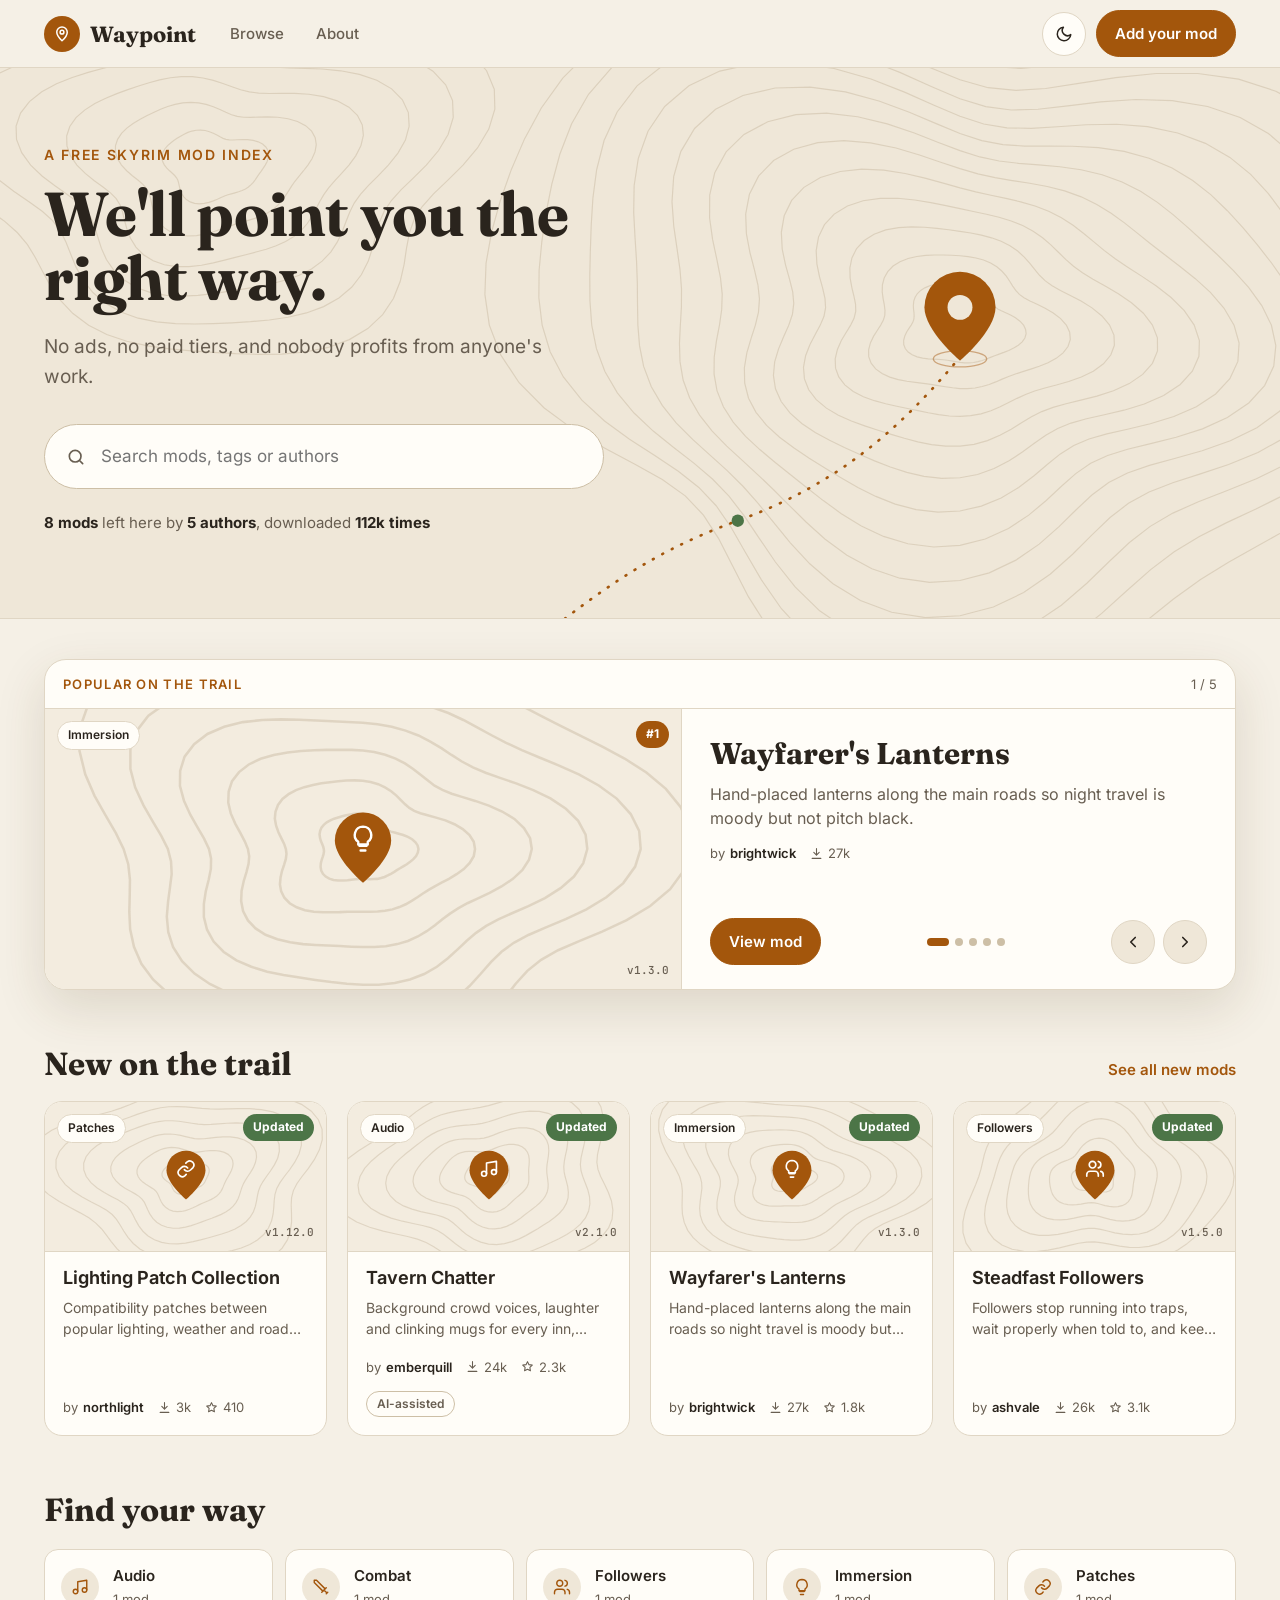
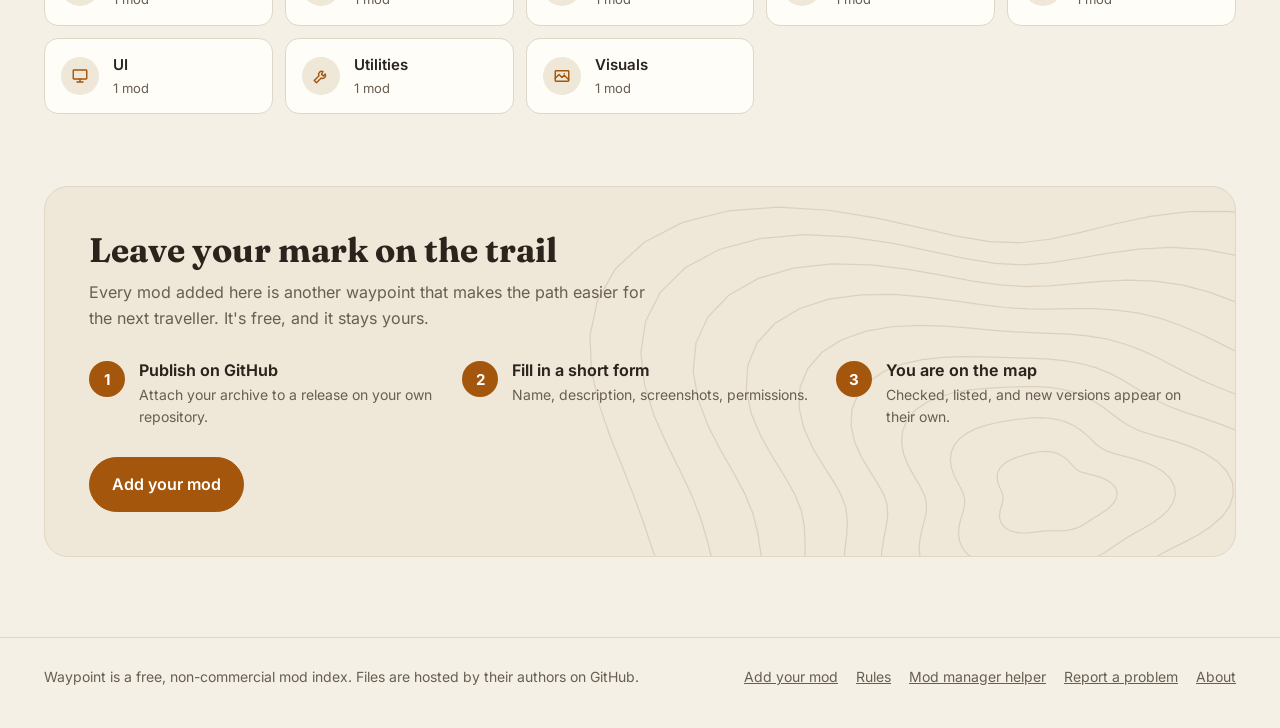
==== commit 9bf396ed: "Home: "We'll point you the right way." with a one-line promise Co-Authored-By: Claude Opus 5.5 <nore" ====
--- a/index.html
+++ b/index.html
@@ -16,8 +16,8 @@
       <div class="wrap hero-inner">
         <div class="hero-text">
           <p class="eyebrow">A free Skyrim mod index</p>
-          <h1>Every mod finds its way.</h1>
-          <p class="lead">Authors list their mods here so anyone can find them. The files stay on each author's own GitHub; Waypoint only points the way. No ads, no paid tiers, and nobody profits from anyone's work.</p>
+          <h1>We'll point you the right way.</h1>
+          <p class="lead">No ads, no paid tiers, and nobody profits from anyone's work.</p>
           <form class="search" action="browse.html" role="search">
             <svg class="ico-lg" width="20" height="20" viewBox="0 0 24 24" fill="none" stroke="currentColor" stroke-width="2" stroke-linecap="round" aria-hidden="true"><circle cx="11" cy="11" r="7"/><path d="m20 20-3.5-3.5"/></svg>
             <input class="input input-lg" name="q" type="search" placeholder="Search mods, tags or authors" aria-label="Search mods, tags or authors">
--- a/assets/style.css
+++ b/assets/style.css
@@ -359,6 +359,18 @@
 .ai-tag.ai-generated { color: var(--accent); border-color: var(--accent); }
 .ai-tag.ai-none { color: var(--good); border-color: var(--good); }
 .mod-head .ai-tag { padding: 4px 11px; }
+/* Bugs tab: the author's open GitHub issues */
+.bugs-head { display: flex; justify-content: space-between; align-items: center; gap: 12px 20px; flex-wrap: wrap; margin-bottom: 16px; }
+.bugs-head p { margin: 0; flex: 1 1 280px; }
+.bug-actions { display: flex; gap: 8px; flex-wrap: wrap; }
+.bugs { list-style: none; margin: 0; padding: 0; border: 1px solid var(--border); border-radius: var(--radius); overflow: hidden; background: var(--surface); }
+.bugs li { display: flex; flex-direction: column; gap: 4px; padding: 12px 18px; border-top: 1px solid var(--border); }
+.bugs li:first-child { border-top: 0; }
+.bugs li > a { font-weight: 600; color: var(--text); text-decoration: none; overflow-wrap: anywhere; }
+.bugs li > a:hover { color: var(--accent); }
+.bugs small { color: var(--muted); font-size: 13px; }
+.bugs .chips { gap: 6px; }
+.bugs .tag { font-size: 12px; padding: 2px 9px; }
 .panel-h { font-family: var(--serif); font-size: 22px; margin: 26px 0 12px; }
 .panel-h:first-child { margin-top: 0; }
 .perms { border: 1px solid var(--border); border-radius: var(--radius); overflow: hidden; background: var(--surface); }
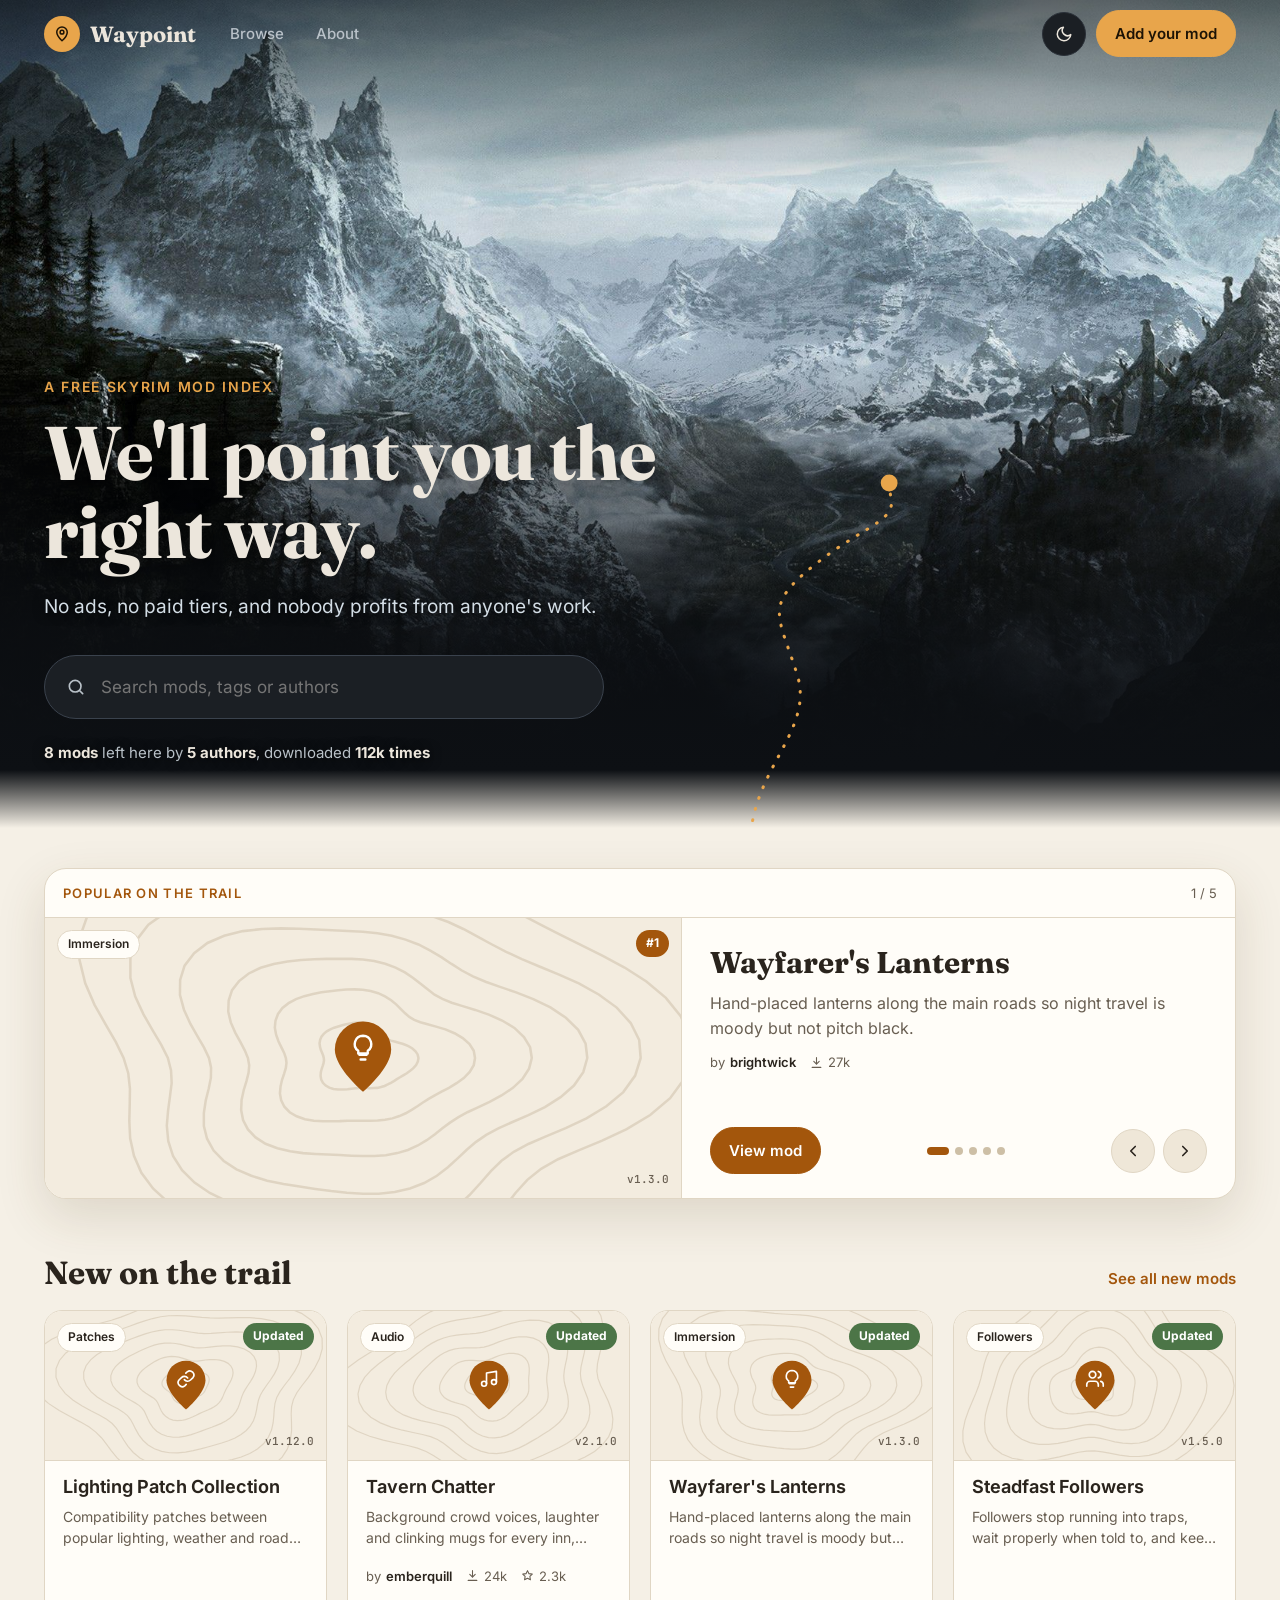
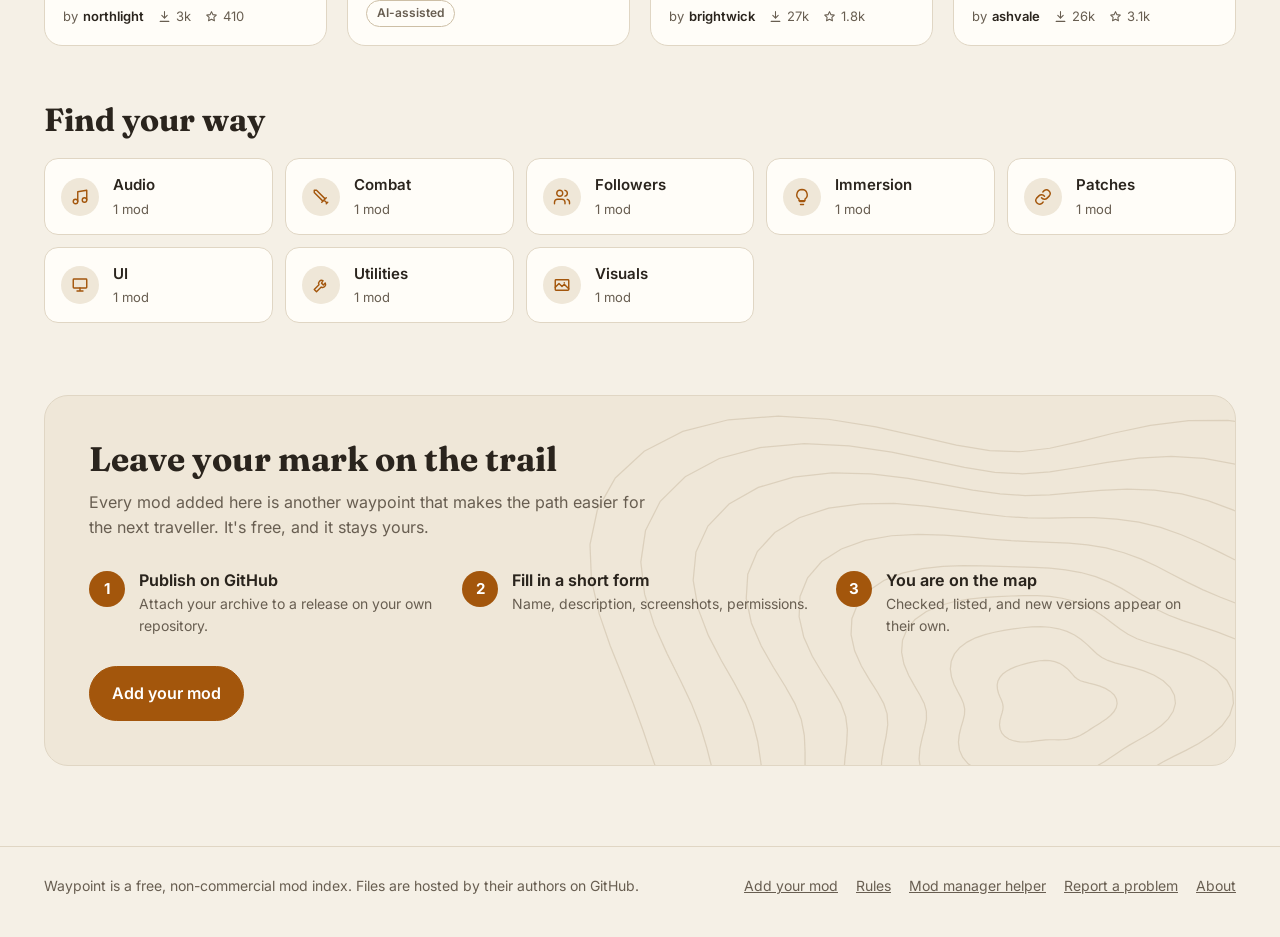
==== commit 0de2a1a0: "Valley design: Skyrim vista behind the home page and mod page headers Co-Authored-By: Claude Opus 5." ====
--- a/index.html
+++ b/index.html
@@ -12,7 +12,7 @@
 <body data-page="home">
   <header id="site-header" class="site-header"></header>
   <main>
-    <section class="hero topo-bg" data-topo="hero">
+    <section class="hero vista" data-topo="hero">
       <div class="wrap hero-inner">
         <div class="hero-text">
           <p class="eyebrow">A free Skyrim mod index</p>
--- a/assets/style.css
+++ b/assets/style.css
@@ -5,6 +5,7 @@
 
 /* Light: warm parchment, burnt-orange waypoint markers, moss for good news */
 :root {
+  --page: var(--bg); /* the theme's page colour, kept when .vista switches to dark colours */
   --bg: #f5f0e6; --hero: #efe7d8; --surface: #fffdf8; --surface-2: #efe7d8; --cover: #f3ecdf;
   --border: #e0d6c4; --border-strong: #cdbfa6;
   --text: #2a241d; --muted: #685e51;
@@ -65,7 +66,8 @@
 .topo-bg > :not(.topo) { position: relative; }
 
 /* Header */
-.site-header { background: var(--bg); border-bottom: 1px solid var(--border); position: sticky; top: 0; z-index: 10; }
+.site-header { background: var(--bg); border-bottom: 1px solid var(--border); position: sticky; top: 0; z-index: 10; transition: background-color .2s, border-color .2s; }
+.site-header.over { background: transparent; border-color: transparent; }
 .hdr { display: flex; align-items: center; gap: 12px 20px; min-height: 64px; flex-wrap: wrap; padding-top: 10px; padding-bottom: 10px; }
 .logo { display: flex; align-items: center; gap: 10px; font-family: var(--serif); font-weight: 700; font-size: 22px; color: var(--text); text-decoration: none; }
 .logo:hover { color: var(--text); }
@@ -107,18 +109,40 @@
 .btn-sm { padding: 6px 12px; font-size: 14px; }
 .btn-disabled, .btn-disabled:hover { opacity: .45; pointer-events: none; cursor: not-allowed; }
 
-/* Home: top section (text on a contour map, the trail ending at a waypoint pin) */
-.hero { border-bottom: 1px solid var(--border); }
-.hero-inner { padding-top: 76px; padding-bottom: 84px; }
+/* The vista: Skyrim's mountains (assets/vista.jpg) behind the home page's top section and each mod's
+   header, with the trail along its river. The picture is dark, so it always uses the dark colours. */
+.vista, .site-header.over {
+  --bg: #121417; --hero: #16191d; --surface: #1b1f24; --surface-2: #252a31;
+  --border: #2a3038; --border-strong: #3a424d; --text: #ece6dc; --muted: #b9c1c8;
+  --accent: #e8a54b; --accent-strong: #f3c27f; --on-accent: #1d1305;
+  --good: #93b98d; --warn: #ff8a7a; --warn-bg: #3b1e22; --on-warn: #2a0f0b; --shadow: rgba(0, 0, 0, .35);
+  color: var(--text);
+}
+.vista { position: relative; overflow: hidden; display: flex; flex-direction: column;
+  background: #0d1014 url(vista.jpg) center / cover; margin-top: calc(-1 * var(--hdr-h, 65px)); padding-top: var(--hdr-h, 65px); }
+.vista::before { content: ""; position: absolute; inset: 0; pointer-events: none;
+  background: linear-gradient(180deg, rgba(13, 16, 20, .65) 0%, rgba(13, 16, 20, .05) 24%, rgba(13, 16, 20, 0) 42%, rgba(13, 16, 20, .82) 76%, #0d1014 93%, var(--page) 100%); }
+.vista-trail { position: absolute; inset: 0; width: 100%; height: 100%; pointer-events: none; }
+.vista > .wrap { position: relative; width: 100%; }
+.vista .eyebrow, .vista .byline, .vista .lead, .vista .hero-stats, .vista .statrow { text-shadow: 0 1px 12px rgba(0, 0, 0, .85); }
+@media (max-width: 760px) {
+  .vista-trail { display: none; }
+  /* Text runs over the bright snow on narrow screens, so the picture is darkened more evenly. */
+  .vista::before { background: linear-gradient(180deg, rgba(13, 16, 20, .6) 0%, rgba(13, 16, 20, .5) 25%, rgba(13, 16, 20, .78) 55%, #0d1014 92%, var(--page) 100%); }
+}
+
+/* Home: top section */
+.hero { min-height: 92vh; }
+.hero-inner { margin-top: auto; padding-top: 120px; padding-bottom: 64px; }
 .eyebrow { margin: 0 0 16px; font-size: 14px; font-weight: 600; letter-spacing: .12em; color: var(--accent); text-transform: uppercase; }
-.hero h1 { font-size: clamp(38px, 5.2vw, 62px); line-height: 1.03; letter-spacing: -0.01em; margin: 0; max-width: 640px; }
-.hero p.lead { color: var(--muted); font-size: 19px; line-height: 1.6; max-width: 540px; margin: 22px 0 0; }
+.hero h1 { font-size: clamp(40px, 6vw, 76px); line-height: 1.03; letter-spacing: -0.01em; margin: 0; max-width: 760px; text-shadow: 0 2px 28px rgba(0, 0, 0, .6); }
+.hero p.lead { color: #d3dde5; font-size: 19px; line-height: 1.6; max-width: 560px; margin: 22px 0 0; }
 .hero .search { max-width: 560px; margin-top: 32px; }
 .hero-stats { margin: 22px 0 0; color: var(--muted); font-size: 15px; }
 .hero-stats b { color: var(--text); }
-@media (max-width: 760px) { .hero .trail { display: none; } }
 @media (max-width: 600px) {
-  .hero-inner { padding-top: 38px; padding-bottom: 44px; }
+  .hero { min-height: 78vh; }
+  .hero-inner { padding-top: 90px; padding-bottom: 44px; }
   .hero p.lead { font-size: 16px; }
   .hero .search { margin-top: 22px; }
 }
@@ -242,28 +266,26 @@
   .filters .group { margin-bottom: 12px; }
 }
 
-/* Mod page */
-.banner { position: relative; height: 270px; overflow: hidden; border-bottom: 1px solid var(--border); background: var(--hero); }
-.banner > svg { position: absolute; inset: 0; width: 100%; height: 100%; }
-/* With a cover screenshot: the picture fills the banner and fades into the page at the bottom. */
-.banner.has-img { height: 340px; }
-.banner img { position: absolute; inset: 0; width: 100%; height: 100%; object-fit: cover; }
-.banner.has-img::after { content: ""; position: absolute; inset: 0; background: linear-gradient(to bottom, transparent 45%, var(--bg)); pointer-events: none; }
-@media (max-width: 560px) { .banner { height: 200px; } .banner.has-img { height: 220px; } }
-.mod-layout { display: flex; flex-wrap: wrap; gap: 28px; align-items: flex-start; margin-top: -110px; position: relative; padding-bottom: 20px; }
-.mod-main { flex: 999 1 560px; min-width: 0; }
-.mod-side { flex: 1 1 340px; min-width: 0; }
-.mod-head { background: var(--surface); border: 1px solid var(--border); border-radius: 22px; padding: 30px; }
-.mod-title { font-size: clamp(32px, 4vw, 46px); margin: 14px 0 6px; line-height: 1.08; }
+/* Mod page: name, stats and download box on the vista */
+.mod-vista { min-height: 560px; }
+.mod-hero { margin-top: auto; display: flex; flex-wrap: wrap; gap: 24px 32px; align-items: flex-end; padding-top: 150px; padding-bottom: 36px; }
+.mod-head { flex: 999 1 520px; min-width: 0; }
+.mod-title { font-size: clamp(36px, 5vw, 64px); margin: 14px 0 6px; line-height: 1.05; text-shadow: 0 2px 24px rgba(0, 0, 0, .6); }
 .byline { color: var(--muted); }
 .byline strong { color: var(--text); }
 .byline a { text-decoration: none; }
-.mod-head .lead { color: var(--muted); font-size: 18px; line-height: 1.55; margin: 18px 0 0; }
-.statrow { display: flex; gap: 12px 28px; flex-wrap: wrap; margin-top: 22px; padding-top: 20px; border-top: 1px dashed var(--border); color: var(--muted); font-size: 13px; }
+.mod-head .lead { color: #d3dde5; font-size: 18px; line-height: 1.55; margin: 16px 0 0; max-width: 720px; }
+.statrow { display: flex; gap: 12px 28px; flex-wrap: wrap; margin-top: 22px; padding-top: 18px; border-top: 1px dashed rgba(201, 216, 227, .22); color: var(--muted); font-size: 13px; }
 .statrow b { display: block; color: var(--text); font-family: var(--serif); font-weight: 700; font-size: 24px; line-height: 1.2; }
+.glass { background: rgba(13, 16, 20, .72); -webkit-backdrop-filter: blur(10px); backdrop-filter: blur(10px); border: 1px solid rgba(201, 216, 227, .18); border-radius: 18px; padding: 20px; }
+.mod-hero .dl-box { flex: 1 1 320px; max-width: 380px; }
+.mod-layout { display: flex; flex-wrap: wrap; gap: 28px; align-items: flex-start; margin-top: 8px; padding-bottom: 20px; }
+.mod-main { flex: 999 1 560px; min-width: 0; }
+.mod-side { flex: 1 1 340px; min-width: 0; }
+@media (max-width: 760px) { .mod-hero .dl-box { max-width: none; } }
 @media (max-width: 560px) {
-  .mod-layout { margin-top: -70px; }
-  .mod-head { padding: 22px; }
+  .mod-vista { min-height: 0; }
+  .mod-hero { padding-top: 110px; }
   .statrow { display: grid; grid-template-columns: repeat(2, minmax(0, 1fr)); }
 }
 .gallery { display: grid; grid-template-columns: repeat(auto-fill, minmax(150px, 1fr)); gap: 12px; margin-top: 18px; }
@@ -309,6 +331,17 @@
 .prose details.spoiler { margin: 0 0 14px; border: 1px solid var(--border); border-radius: 12px; padding: 10px 14px; background: var(--surface); }
 .prose details.spoiler > summary { cursor: pointer; font-weight: 600; color: var(--accent); }
 .prose details.spoiler[open] > summary { margin-bottom: 10px; }
+/* A README shown live from the author's GitHub */
+.readme-from { color: var(--muted); font-size: 13px; margin: 0 0 14px !important; }
+.readme h1 { font-size: 28px; margin: 6px 0 12px; }
+.readme h2 { font-size: 23px; margin: 26px 0 10px; }
+.readme h1, .readme h2 { font-family: var(--serif); padding-bottom: 6px; border-bottom: 1px solid var(--border); }
+.readme img { max-width: 100%; height: auto; vertical-align: middle; }
+.readme table { border-collapse: collapse; margin: 0 0 14px; display: block; overflow-x: auto; }
+.readme th, .readme td { border: 1px solid var(--border); padding: 6px 12px; }
+.readme th { background: var(--surface); }
+.readme details { margin: 0 0 14px; }
+.readme summary { cursor: pointer; font-weight: 600; }
 /* Videos in descriptions: a play button that loads YouTube only when pressed */
 .yt { display: flex; align-items: center; justify-content: center; gap: 14px; width: 100%; max-width: 640px; aspect-ratio: 16 / 9; margin: 0 auto 14px; border: 1px solid var(--border); border-radius: 14px; background: var(--surface-2); color: var(--text); font: inherit; font-weight: 650; cursor: pointer; }
 .yt:hover { border-color: var(--accent); }
@@ -398,6 +431,7 @@
 .notice { background: var(--surface); border: 1px solid var(--border); border-radius: 14px; padding: 14px 16px; color: var(--muted); font-size: 14px; }
 .notice strong { color: var(--text); }
 #live-note .notice { margin-top: 16px; }
+.listed-note { margin-top: 16px; border-left: 3px solid var(--moss); }
 .page .notice { margin: 18px 0; }
 .notice-warn { border-color: var(--warn); border-left-width: 3px; background: var(--warn-bg); color: var(--text); }
 .notice-warn strong { color: var(--warn); }
@@ -451,6 +485,8 @@
 .checks li > svg { flex: none; margin-top: 3px; }
 .checks .ok > svg { color: var(--good); }
 .checks .bad > svg { color: var(--warn); }
+.quick-box { margin: 0 0 18px; padding: 14px 16px; border: 1px solid var(--accent); border-radius: 16px; background: var(--surface-2); }
+.quick-box .hint { margin: 4px 0 12px; }
 .help { border: 1px dashed var(--border-strong); border-radius: 16px; padding: 12px 16px; margin: 0 0 22px; }
 .help summary { cursor: pointer; font-weight: 600; }
 .help ol { margin: 12px 0 4px; padding-left: 20px; line-height: 1.7; }
@@ -510,6 +546,9 @@
   .werror { order: 3; flex-basis: 100%; }
 }
 
+.sr-only { position: absolute; width: 1px; height: 1px; overflow: hidden; clip-path: inset(50%); white-space: nowrap; }
+.desc-source { margin-bottom: 10px; }
+#desc-written .count-of { text-align: right; margin: 0 0 4px; }
 .desc-preview { margin-top: 10px; padding: 16px 18px; border: 1px dashed var(--border-strong); border-radius: 16px; background: var(--bg); max-height: 420px; overflow-y: auto; }
 .desc-tools { display: flex; justify-content: space-between; align-items: center; gap: 10px; flex-wrap: wrap; margin-top: 6px; }
 .desc-tools .hint { margin: 0; }
